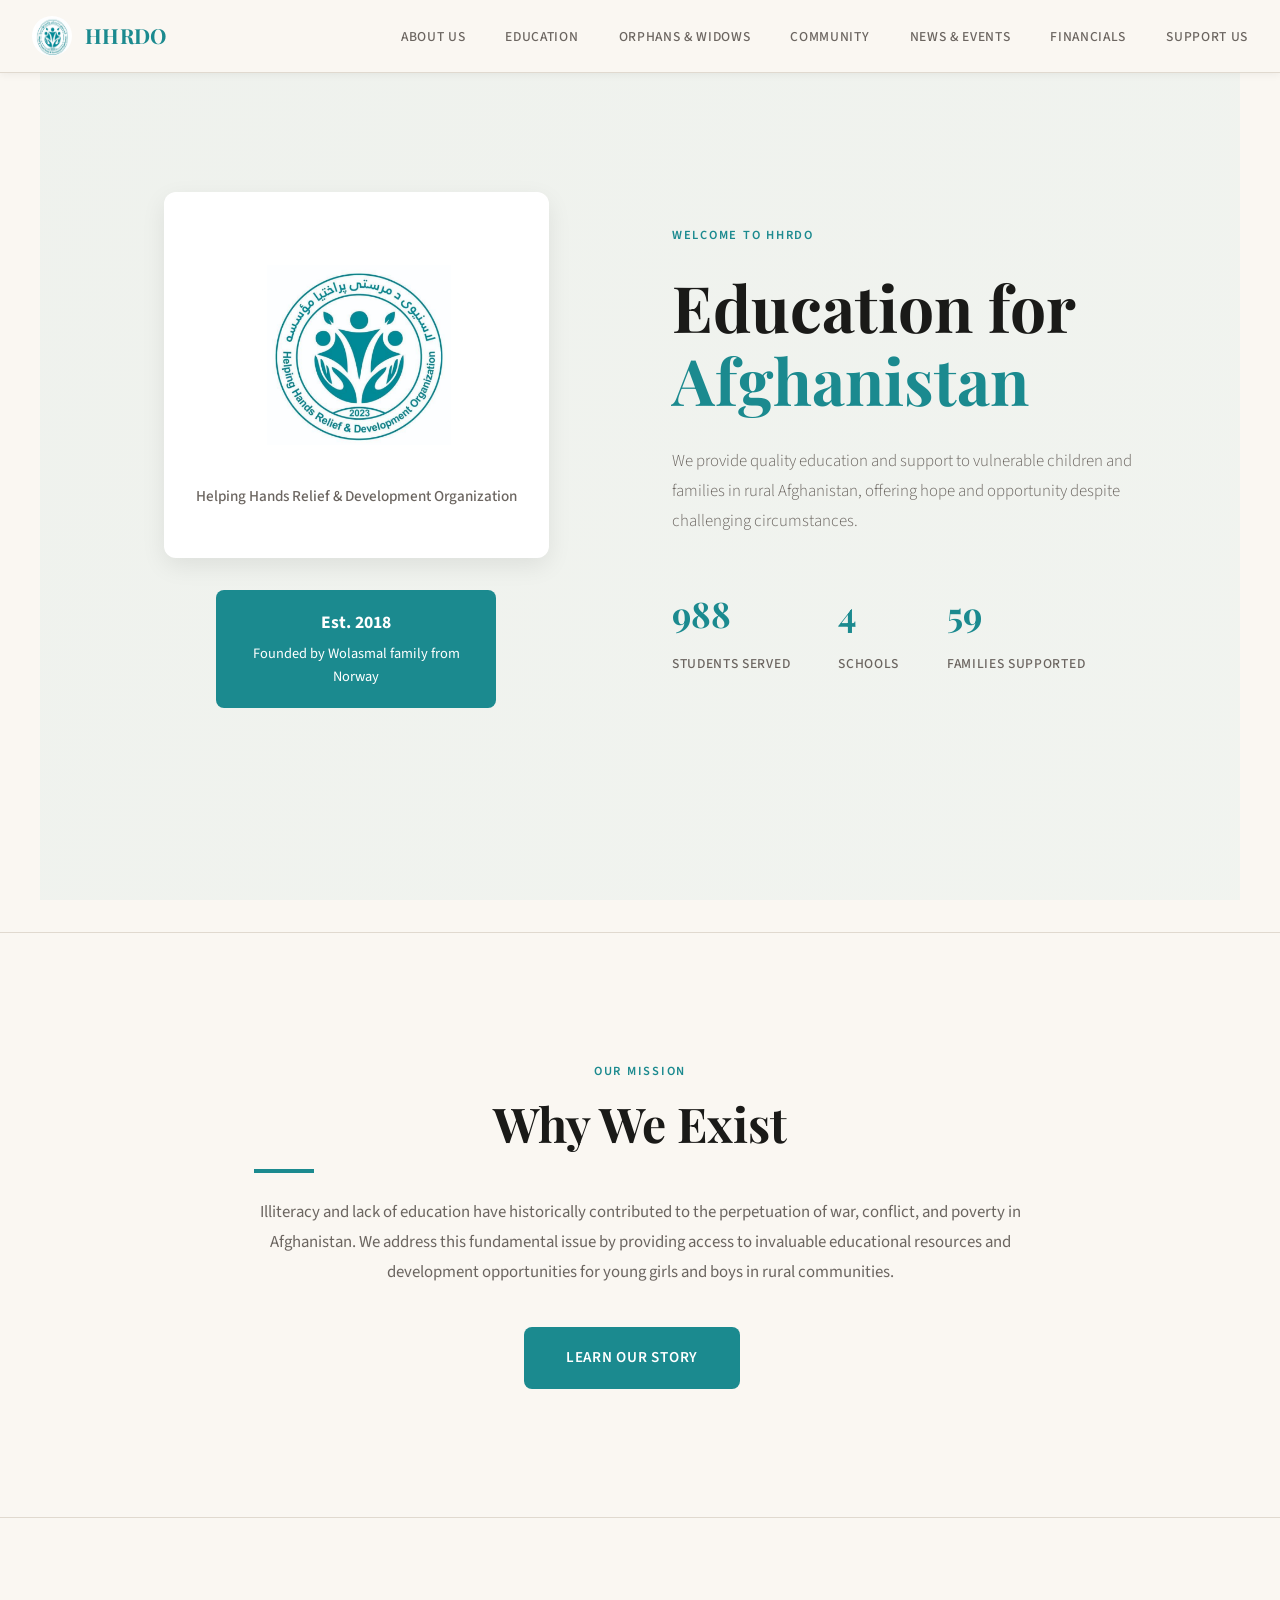
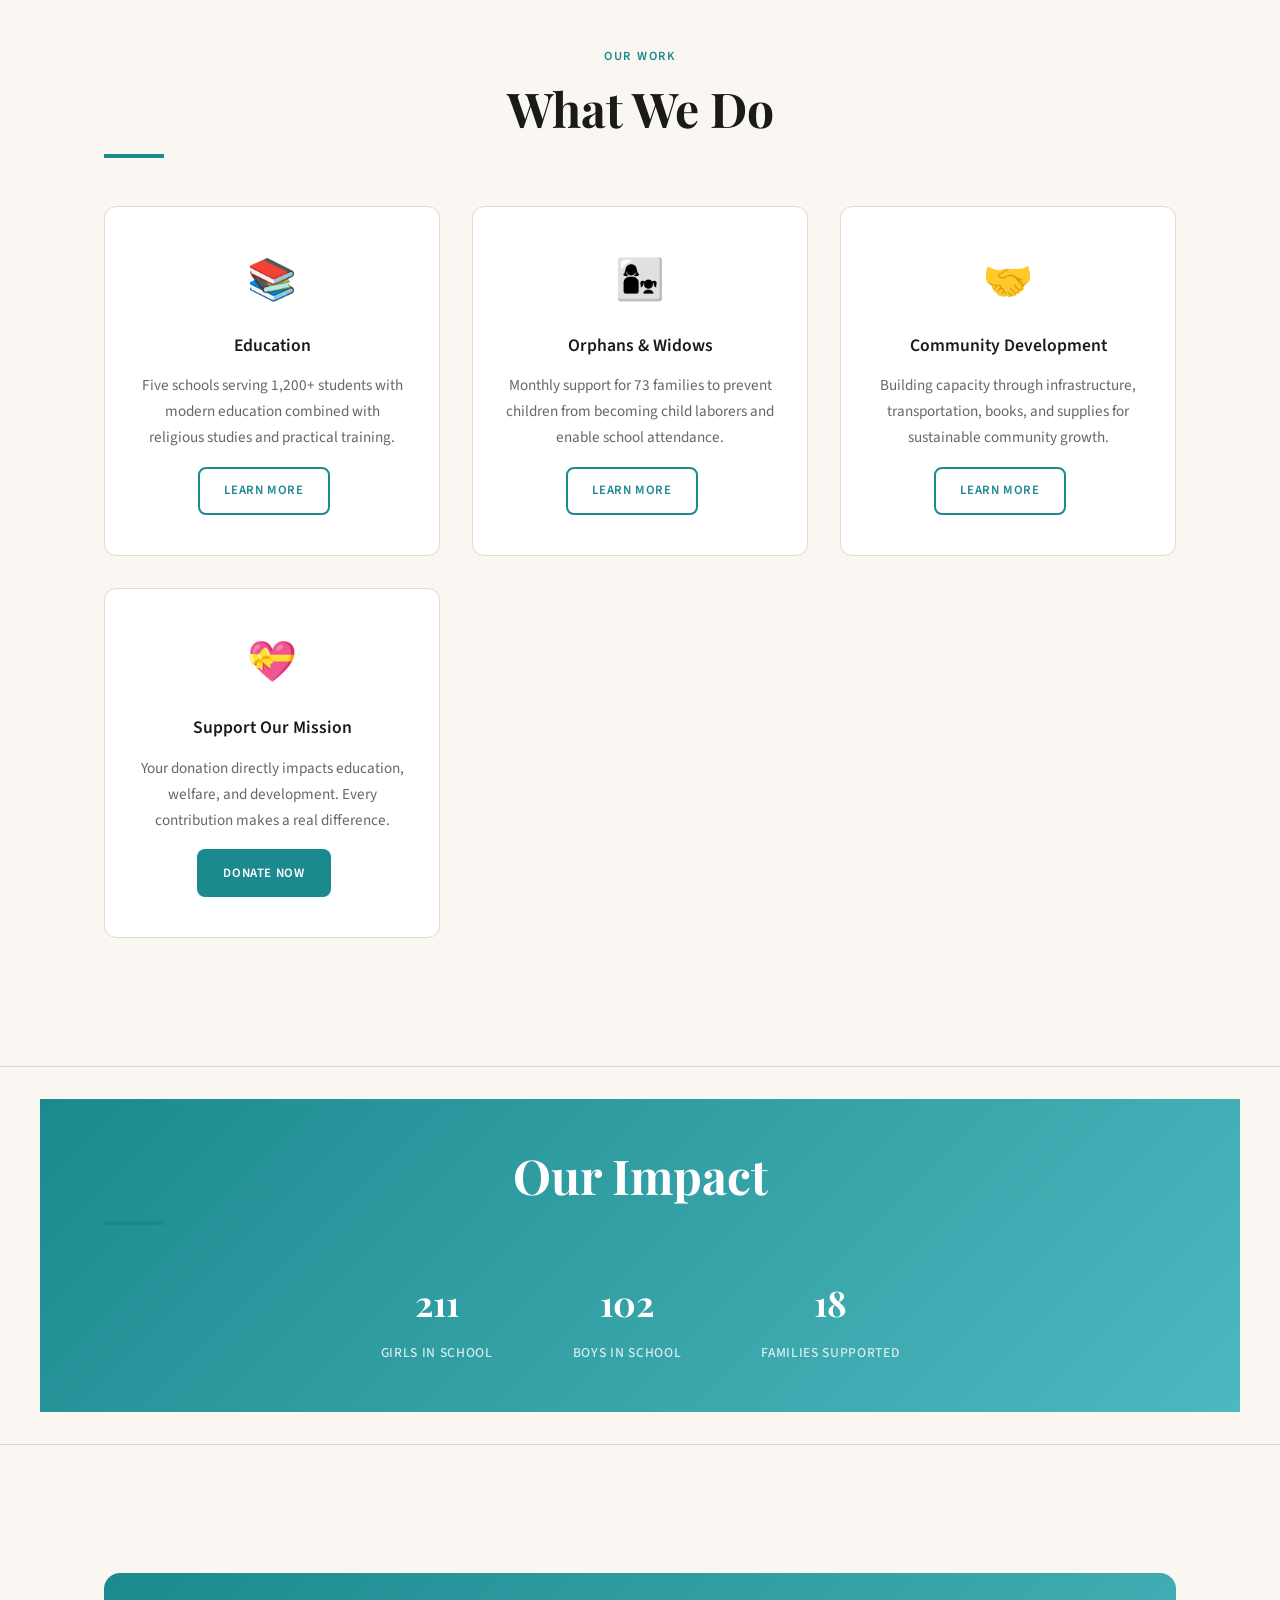
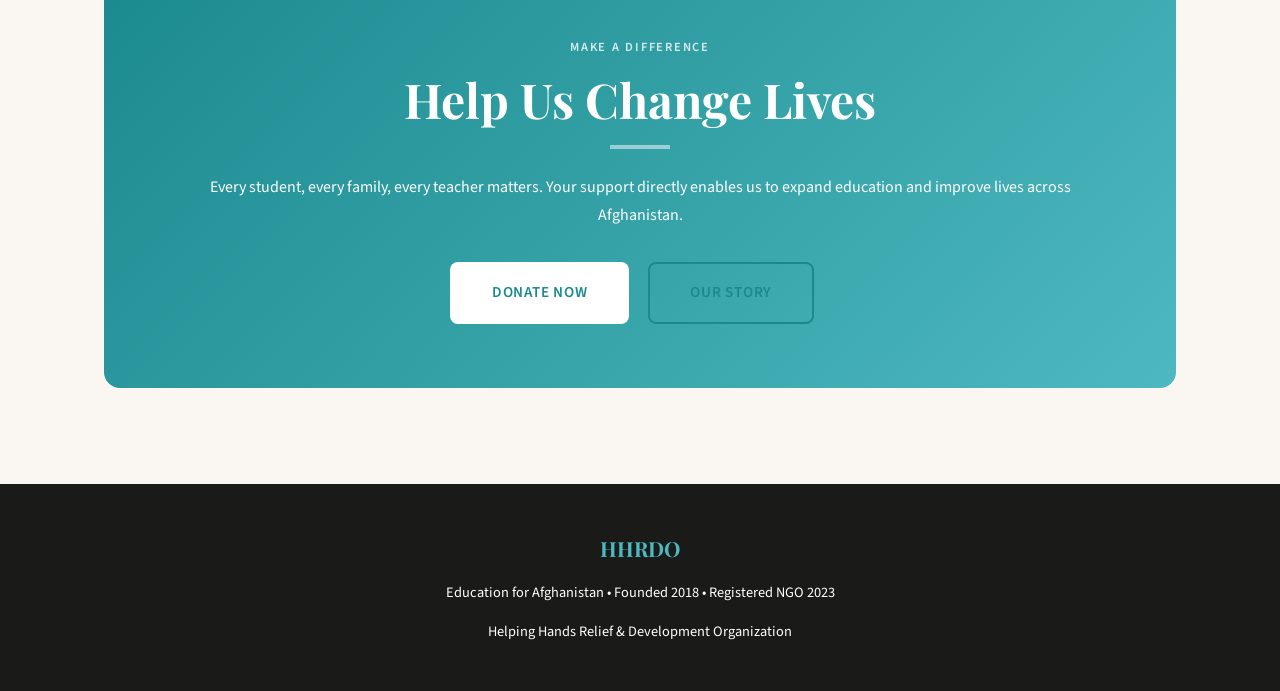
==== index.html @ 04d2e7b1 "Complete HHRDO website: 7 pages, responsive design, teal branding - Multi-page website with 8 HTML p" ====
<!DOCTYPE html>
<html lang="en">
<head>
  <meta charset="UTF-8">
  <meta name="viewport" content="width=device-width, initial-scale=1.0">
  <title>HHRDO - Helping Hands Relief & Development Organization</title>
  <link rel="preconnect" href="https://fonts.googleapis.com">
  <link href="https://fonts.googleapis.com/css2?family=Playfair+Display:wght@400;600;700&family=Source+Sans+3:wght@300;400;500;600&display=swap" rel="stylesheet">
  <link rel="stylesheet" href="css/style.css">
</head>
<body>

  <!-- NAVIGATION -->
  <nav>
    <a href="index.html" class="nav-logo">
      <img src="logo.png" alt="HHRDO Logo">
      <span>HHRDO</span>
    </a>
    <ul class="nav-menu">
      <li><a href="about.html">About Us</a></li>
      <li><a href="education.html">Education</a></li>
      <li><a href="orphans.html">Orphans & Widows</a></li>
      <li><a href="community.html">Community</a></li>
      <li><a href="news.html">News & Events</a></li>
      <li><a href="financials.html">Financials</a></li>
      <li><a href="support.html">Support Us</a></li>
    </ul>
    <button class="hamburger">
      <span></span>
      <span></span>
      <span></span>
    </button>
  </nav>

  <!-- HERO -->
  <section class="hero" style="padding-top: 80px;">
    <div class="hero-text">
      <p class="hero-eyebrow">Welcome to HHRDO</p>
      <h1 class="hero-title">Education for <span>Afghanistan</span></h1>
      <p class="hero-desc">We provide quality education and support to vulnerable children and families in rural Afghanistan, offering hope and opportunity despite challenging circumstances.</p>
      <div class="hero-stats">
        <div class="stat-item">
          <span class="stat-num">1,200+</span>
          <span class="stat-label">Students Served</span>
        </div>
        <div class="stat-item">
          <span class="stat-num">5</span>
          <span class="stat-label">Schools</span>
        </div>
        <div class="stat-item">
          <span class="stat-num">73</span>
          <span class="stat-label">Families Supported</span>
        </div>
      </div>
    </div>
    <div class="hero-image">
      <div class="hero-placeholder">
        <div class="logo-display">
          <img src="logo.png" alt="HHRDO Logo">
        </div>
        <p>Helping Hands Relief & Development Organization</p>
      </div>
      <div class="hero-badge">
        <strong>Est. 2018</strong>
        Founded by Wolasmal family from Norway
      </div>
    </div>
  </section>

  <hr class="divider">

  <!-- MISSION PREVIEW -->
  <section style="display: block; padding: 6rem 4rem; text-align: center; max-width: 900px; margin: 0 auto;">
    <p class="section-label text-center">Our Mission</p>
    <h2 class="section-title text-center">Why We Exist</h2>
    <p class="section-body text-center" style="font-size: 1.05rem; margin-bottom: 2rem;">
      Illiteracy and lack of education have historically contributed to the perpetuation of war, conflict, and poverty in Afghanistan. We address this fundamental issue by providing access to invaluable educational resources and development opportunities for young girls and boys in rural communities.
    </p>
    <a href="about.html" class="btn-primary">Learn Our Story</a>
  </section>

  <hr class="divider">

  <!-- PROGRAMS -->
  <section style="display: block; padding: 6rem 4rem; max-width: 1200px; margin: 0 auto;">
    <div style="text-align: center; margin-bottom: 3rem;">
      <p class="section-label text-center">Our Work</p>
      <h2 class="section-title text-center">What We Do</h2>
    </div>
    <div class="impact-grid">
      <div class="impact-card">
        <div class="impact-icon">📚</div>
        <div class="impact-title">Education</div>
        <p class="impact-text">Five schools serving 1,200+ students with modern education combined with religious studies and practical training.</p>
        <a href="education.html" class="btn-secondary" style="font-size: 0.8rem; padding: 0.7rem 1.5rem; margin-top: 1rem; display: inline-block;">Learn More</a>
      </div>
      <div class="impact-card">
        <div class="impact-icon">👩‍👧</div>
        <div class="impact-title">Orphans & Widows</div>
        <p class="impact-text">Monthly support for 73 families to prevent children from becoming child laborers and enable school attendance.</p>
        <a href="orphans.html" class="btn-secondary" style="font-size: 0.8rem; padding: 0.7rem 1.5rem; margin-top: 1rem; display: inline-block;">Learn More</a>
      </div>
      <div class="impact-card">
        <div class="impact-icon">🤝</div>
        <div class="impact-title">Community Development</div>
        <p class="impact-text">Building capacity through infrastructure, transportation, books, and supplies for sustainable community growth.</p>
        <a href="community.html" class="btn-secondary" style="font-size: 0.8rem; padding: 0.7rem 1.5rem; margin-top: 1rem; display: inline-block;">Learn More</a>
      </div>
      <div class="impact-card">
        <div class="impact-icon">💝</div>
        <div class="impact-title">Support Our Mission</div>
        <p class="impact-text">Your donation directly impacts education, welfare, and development. Every contribution makes a real difference.</p>
        <a href="support.html" class="btn-primary" style="font-size: 0.8rem; padding: 0.7rem 1.5rem; margin-top: 1rem; display: inline-block;">Donate Now</a>
      </div>
    </div>
  </section>

  <hr class="divider">

  <!-- IMPACT STRIP -->
  <section style="display: block; background: linear-gradient(135deg, #1b8a8f, #4db8bf); color: white; padding: 3rem 4rem; text-align: center;">
    <div style="max-width: 1200px; margin: 0 auto;">
      <h2 class="section-title text-center" style="color: white; margin-bottom: 3rem;">Our Impact</h2>
      <div class="hero-stats" style="justify-content: center; gap: 5rem;">
        <div class="stat-item">
          <span class="stat-num" style="color: white;">800+</span>
          <span class="stat-label" style="color: rgba(255,255,255,0.8);">Girls in School</span>
        </div>
        <div class="stat-item">
          <span class="stat-num" style="color: white;">400+</span>
          <span class="stat-label" style="color: rgba(255,255,255,0.8);">Boys in School</span>
        </div>
        <div class="stat-item">
          <span class="stat-num" style="color: white;">73</span>
          <span class="stat-label" style="color: rgba(255,255,255,0.8);">Families Supported</span>
        </div>
      </div>
    </div>
  </section>

  <hr class="divider">

  <!-- CTA -->
  <section style="display: block; padding: 6rem 4rem; max-width: 1200px; margin: 0 auto;">
    <div id="cta">
      <p class="section-label">Make a Difference</p>
      <h2 class="section-title">Help Us Change Lives</h2>
      <p class="section-body">Every student, every family, every teacher matters. Your support directly enables us to expand education and improve lives across Afghanistan.</p>
      <a href="support.html" class="btn-primary">Donate Now</a>
      <a href="about.html" class="btn-secondary">Our Story</a>
    </div>
  </section>

  <!-- FOOTER -->
  <footer>
    <span class="footer-logo">HHRDO</span>
    <span>Education for Afghanistan • Founded 2018 • Registered NGO 2023</span>
    <span>Helping Hands Relief & Development Organization</span>
  </footer>

  <script src="js/main.js"></script>

</body>
</html>
---- css/style.css ----
*, *::before, *::after {
  box-sizing: border-box;
  margin: 0;
  padding: 0;
}

:root {
  --teal: #1b8a8f;
  --light-teal: #4db8bf;
  --cream: #faf7f2;
  --sand: #f5f0e8;
  --ink: #1a1a18;
  --muted: #6b6560;
  --line: #e0d9cf;
}

html {
  scroll-behavior: smooth;
}

body {
  font-family: 'Source Sans 3', sans-serif;
  background: var(--cream);
  color: var(--ink);
  font-size: 17px;
  line-height: 1.7;
}

/* ════════════════════════════════════════ NAV ════════════════════════════════════════ */
nav {
  position: fixed;
  top: 0;
  left: 0;
  right: 0;
  z-index: 100;
  display: flex;
  justify-content: space-between;
  align-items: center;
  padding: 1rem 2rem;
  background: rgba(250, 247, 242, 0.98);
  backdrop-filter: blur(8px);
  border-bottom: 1px solid var(--line);
  box-shadow: 0 2px 8px rgba(0, 0, 0, 0.05);
}

.nav-logo {
  display: flex;
  align-items: center;
  gap: 0.8rem;
  font-family: 'Playfair Display', serif;
  font-size: 1.3rem;
  font-weight: 700;
  letter-spacing: 0.02em;
  color: var(--teal);
  text-decoration: none;
}

.nav-logo img {
  width: 40px;
  height: 40px;
  border-radius: 50%;
}

.nav-menu {
  display: flex;
  gap: 2.5rem;
  list-style: none;
  align-items: center;
}

.nav-menu a {
  font-size: 0.85rem;
  font-weight: 500;
  letter-spacing: 0.05em;
  text-transform: uppercase;
  color: var(--muted);
  text-decoration: none;
  transition: color 0.3s ease;
  position: relative;
}

.nav-menu a:hover,
.nav-menu a.active {
  color: var(--teal);
}

.nav-menu a::after {
  content: '';
  position: absolute;
  bottom: -4px;
  left: 0;
  width: 0;
  height: 2px;
  background: var(--teal);
  transition: width 0.3s ease;
}

.nav-menu a:hover::after,
.nav-menu a.active::after {
  width: 100%;
}

.hamburger {
  display: none;
  flex-direction: column;
  gap: 6px;
  cursor: pointer;
  background: none;
  border: none;
}

.hamburger span {
  width: 24px;
  height: 2px;
  background: var(--ink);
  transition: all 0.3s ease;
}

.hamburger.active span:nth-child(1) {
  transform: rotate(45deg) translate(10px, 10px);
}

.hamburger.active span:nth-child(2) {
  opacity: 0;
}

.hamburger.active span:nth-child(3) {
  transform: rotate(-45deg) translate(7px, -7px);
}

/* ════════════════════════════════════════ HERO ════════════════════════════════════════ */
.hero {
  min-height: 100vh;
  display: grid;
  grid-template-columns: 1fr 1fr;
  padding-top: 80px;
  background: linear-gradient(135deg, rgba(27, 138, 143, 0.05) 0%, rgba(77, 184, 191, 0.05) 100%);
  align-items: center;
  gap: 4rem;
  padding: 80px 4rem;
}

.hero-text {
  display: flex;
  flex-direction: column;
  justify-content: center;
  animation: fadeUp 0.8s ease both;
}

.hero-eyebrow {
  font-size: 0.78rem;
  font-weight: 600;
  letter-spacing: 0.14em;
  text-transform: uppercase;
  color: var(--teal);
  margin-bottom: 1.5rem;
}

.hero-title {
  font-family: 'Playfair Display', serif;
  font-size: clamp(2.4rem, 5vw, 4rem);
  line-height: 1.15;
  font-weight: 700;
  margin-bottom: 1.8rem;
  color: var(--ink);
}

.hero-title span {
  color: var(--teal);
}

.hero-desc {
  font-size: 1.05rem;
  color: var(--muted);
  max-width: 550px;
  margin-bottom: 3rem;
  font-weight: 300;
  line-height: 1.8;
}

.hero-stats {
  display: flex;
  gap: 3rem;
  flex-wrap: wrap;
}

.stat-item {
  display: flex;
  flex-direction: column;
  gap: 0.5rem;
}

.stat-num {
  font-size: 2.2rem;
  font-weight: 700;
  color: var(--teal);
  font-family: 'Playfair Display', serif;
}

.stat-label {
  font-size: 0.85rem;
  font-weight: 500;
  text-transform: uppercase;
  letter-spacing: 0.05em;
  color: var(--muted);
}

.hero-image {
  display: flex;
  flex-direction: column;
  align-items: center;
  justify-content: center;
  gap: 2rem;
  position: relative;
}

.hero-placeholder {
  background: white;
  border-radius: 12px;
  padding: 3rem 2rem;
  text-align: center;
  box-shadow: 0 8px 24px rgba(0, 0, 0, 0.08);
  display: flex;
  flex-direction: column;
  align-items: center;
  gap: 1.5rem;
  animation: slideUp 0.8s ease both 0.2s;
}

.logo-display {
  width: 220px;
  height: 220px;
  display: flex;
  align-items: center;
  justify-content: center;
}

.logo-display img {
  width: 100%;
  height: 100%;
  object-fit: contain;
}

.hero-placeholder p {
  color: var(--muted);
  font-size: 0.95rem;
  font-weight: 500;
}

.hero-badge {
  background: var(--teal);
  color: white;
  padding: 1.2rem 1.8rem;
  border-radius: 8px;
  text-align: center;
  font-size: 0.9rem;
  line-height: 1.6;
  max-width: 280px;
  animation: slideUp 0.8s ease both 0.4s;
}

.hero-badge strong {
  display: block;
  font-size: 1.1rem;
  margin-bottom: 0.3rem;
}

/* ════════════════════════════════════════ SECTIONS ════════════════════════════════════════ */
section {
  padding: 6rem 4rem;
  max-width: 1200px;
  margin: 0 auto;
  display: grid;
  grid-template-columns: 1fr 1fr;
  gap: 4rem;
  align-items: start;
}

section:nth-child(odd) {
  grid-template-columns: 1fr 1fr;
}

section:nth-child(even) {
  grid-template-columns: 1fr 1fr;
  direction: rtl;
}

section:nth-child(even) > * {
  direction: ltr;
}

.section-label {
  font-size: 0.78rem;
  font-weight: 600;
  letter-spacing: 0.14em;
  text-transform: uppercase;
  color: var(--teal);
  margin-bottom: 0.8rem;
}

.section-title {
  font-family: 'Playfair Display', serif;
  font-size: clamp(2rem, 4vw, 3rem);
  font-weight: 700;
  line-height: 1.2;
  margin-bottom: 1.5rem;
  color: var(--ink);
}

.section-title::after {
  content: '';
  display: block;
  width: 60px;
  height: 4px;
  background: var(--teal);
  margin-top: 1rem;
}

.section-body {
  font-size: 1rem;
  color: var(--muted);
  line-height: 1.8;
  margin-bottom: 1.5rem;
}

.section-body li {
  margin-left: 1.5rem;
  margin-bottom: 0.8rem;
}

/* ════════════════════════════════════════ CARDS ════════════════════════════════════════ */
.impact-grid {
  display: grid;
  grid-template-columns: repeat(auto-fit, minmax(280px, 1fr));
  gap: 2rem;
  margin-top: 3rem;
}

.impact-card {
  background: white;
  border-radius: 12px;
  padding: 2.5rem 2rem;
  text-align: center;
  border: 1px solid var(--line);
  transition: all 0.3s ease;
}

.impact-card:hover {
  transform: translateY(-8px);
  box-shadow: 0 12px 32px rgba(0, 0, 0, 0.12);
  border-color: var(--teal);
}

.impact-icon {
  font-size: 2.5rem;
  margin-bottom: 1rem;
  display: block;
}

.impact-number {
  font-size: 2.8rem;
  font-weight: 700;
  color: var(--teal);
  font-family: 'Playfair Display', serif;
  margin-bottom: 0.5rem;
}

.impact-title {
  font-size: 1.1rem;
  font-weight: 600;
  color: var(--ink);
  margin-bottom: 0.8rem;
}

.impact-text {
  font-size: 0.95rem;
  color: var(--muted);
  line-height: 1.7;
}

/* ════════════════════════════════════════ GALLERY ════════════════════════════════════════ */
.gallery-grid {
  display: grid;
  grid-template-columns: repeat(auto-fit, minmax(200px, 1fr));
  gap: 1.5rem;
  margin-top: 2rem;
}

.gallery-item {
  aspect-ratio: 1;
  background: linear-gradient(135deg, var(--light-teal), var(--teal));
  border-radius: 12px;
  display: flex;
  align-items: flex-end;
  justify-content: center;
  padding: 1.5rem;
  color: white;
  text-align: center;
  font-weight: 600;
  box-shadow: 0 4px 16px rgba(27, 138, 143, 0.15);
  transition: transform 0.3s ease;
  min-height: 220px;
}

.gallery-item.tall {
  grid-column: span 1;
  grid-row: span 2;
}

.gallery-item:hover {
  transform: scale(1.05);
}

/* ════════════════════════════════════════ BUTTONS ════════════════════════════════════════ */
.btn-primary,
.btn-secondary {
  display: inline-block;
  padding: 1rem 2.5rem;
  border-radius: 8px;
  font-size: 0.95rem;
  font-weight: 600;
  letter-spacing: 0.05em;
  text-transform: uppercase;
  text-decoration: none;
  transition: all 0.3s ease;
  border: 2px solid transparent;
  cursor: pointer;
  margin-right: 1rem;
  margin-top: 0.5rem;
}

.btn-primary {
  background: var(--teal);
  color: white;
}

.btn-primary:hover {
  background: #145558;
  transform: translateY(-2px);
  box-shadow: 0 8px 20px rgba(27, 138, 143, 0.3);
}

.btn-secondary {
  background: transparent;
  color: var(--teal);
  border-color: var(--teal);
}

.btn-secondary:hover {
  background: var(--teal);
  color: white;
}

/* ════════════════════════════════════════ CTA SECTION ════════════════════════════════════════ */
#cta {
  background: linear-gradient(135deg, var(--teal), var(--light-teal));
  color: white;
  padding: 4rem;
  border-radius: 16px;
  text-align: center;
  grid-column: 1 / -1;
}

#cta .section-label {
  color: rgba(255, 255, 255, 0.8);
}

#cta .section-title,
#cta .section-body {
  color: white;
}

#cta .section-title::after {
  background: rgba(255, 255, 255, 0.5);
  margin-left: auto;
  margin-right: auto;
}

#cta .btn-primary {
  background: white;
  color: var(--teal);
}

#cta .btn-primary:hover {
  background: var(--cream);
}

/* ════════════════════════════════════════ TABLE ════════════════════════════════════════ */
table {
  width: 100%;
  border-collapse: collapse;
  margin: 2rem 0;
  background: white;
  border-radius: 8px;
  overflow: hidden;
  box-shadow: 0 2px 8px rgba(0, 0, 0, 0.05);
}

thead {
  background: var(--teal);
  color: white;
}

th, td {
  padding: 1rem 1.5rem;
  text-align: left;
  border-bottom: 1px solid var(--line);
  font-size: 0.95rem;
}

thead th {
  font-weight: 600;
  border: none;
}

tbody tr:hover {
  background: var(--sand);
}

tbody tr:last-child td {
  border-bottom: none;
}

/* ════════════════════════════════════════ CHARTS ════════════════════════════════════════ */
.chart-container {
  background: white;
  padding: 2rem;
  border-radius: 12px;
  box-shadow: 0 2px 8px rgba(0, 0, 0, 0.05);
  margin: 2rem 0;
}

.pie-chart {
  width: 200px;
  height: 200px;
  border-radius: 50%;
  background: conic-gradient(
    var(--teal) 0deg 244.8deg,
    var(--light-teal) 244.8deg 366deg,
    #7cb8c3 366deg 427.2deg,
    #d4a574 427.2deg 360deg
  );
  margin: 2rem auto;
  box-shadow: 0 4px 12px rgba(0, 0, 0, 0.1);
}

.chart-legend {
  display: grid;
  grid-template-columns: repeat(auto-fit, minmax(150px, 1fr));
  gap: 1.5rem;
  margin-top: 2rem;
  font-size: 0.9rem;
}

.legend-item {
  display: flex;
  align-items: center;
  gap: 0.8rem;
}

.legend-color {
  width: 24px;
  height: 24px;
  border-radius: 4px;
}

/* ════════════════════════════════════════ FOOTER ════════════════════════════════════════ */
footer {
  background: var(--ink);
  color: white;
  padding: 3rem 2rem;
  text-align: center;
  display: flex;
  flex-direction: column;
  gap: 1rem;
  font-size: 0.9rem;
  line-height: 1.6;
}

.footer-logo {
  font-family: 'Playfair Display', serif;
  font-size: 1.3rem;
  font-weight: 700;
  color: var(--light-teal);
}

/* ════════════════════════════════════════ DIVIDER ════════════════════════════════════════ */
.divider {
  border: none;
  height: 1px;
  background: var(--line);
  margin: 2rem 0;
}

/* ════════════════════════════════════════ UTILITY ════════════════════════════════════════ */
.text-center {
  text-align: center;
}

.mt-3 {
  margin-top: 3rem;
}

/* ════════════════════════════════════════ ANIMATIONS ════════════════════════════════════════ */
@keyframes fadeUp {
  from {
    opacity: 0;
    transform: translateY(30px);
  }
  to {
    opacity: 1;
    transform: translateY(0);
  }
}

@keyframes slideUp {
  from {
    opacity: 0;
    transform: translateY(20px);
  }
  to {
    opacity: 1;
    transform: translateY(0);
  }
}

/* ════════════════════════════════════════ RESPONSIVE ════════════════════════════════════════ */
@media (max-width: 768px) {
  nav {
    padding: 1rem;
  }

  .nav-menu {
    position: absolute;
    top: 60px;
    left: 0;
    right: 0;
    flex-direction: column;
    gap: 0;
    background: white;
    border-bottom: 1px solid var(--line);
    max-height: 0;
    overflow: hidden;
    transition: max-height 0.3s ease;
    z-index: 99;
  }

  .nav-menu.active {
    max-height: 500px;
    padding: 1rem 0;
  }

  .nav-menu a {
    display: block;
    padding: 1rem 2rem;
    border-bottom: 1px solid var(--line);
  }

  .hamburger {
    display: flex;
  }

  .hero {
    grid-template-columns: 1fr;
    padding: 80px 1.5rem;
    gap: 2rem;
  }

  section {
    grid-template-columns: 1fr;
    gap: 2rem;
    padding: 3rem 1.5rem;
  }

  section:nth-child(even) {
    direction: ltr;
  }

  .section-title {
    font-size: 1.8rem;
  }

  .hero-stats {
    gap: 1.5rem;
  }

  .impact-grid {
    grid-template-columns: 1fr;
  }

  .gallery-grid {
    grid-template-columns: repeat(2, 1fr);
  }

  .gallery-item.tall {
    grid-column: span 1;
    grid-row: span 1;
  }

  table {
    font-size: 0.85rem;
  }

  th, td {
    padding: 0.8rem;
  }

  #cta {
    padding: 2rem;
  }
}

@media (max-width: 480px) {
  .hero {
    padding: 80px 1rem;
  }

  section {
    padding: 2rem 1rem;
  }

  .hero-title {
    font-size: 1.8rem;
  }

  .hero-stats {
    flex-direction: column;
    gap: 1.5rem;
  }

  .stat-num {
    font-size: 1.8rem;
  }

  .btn-primary,
  .btn-secondary {
    display: block;
    width: 100%;
    text-align: center;
    margin: 0.5rem 0;
  }

  .gallery-grid {
    grid-template-columns: 1fr;
  }

  .hero-placeholder {
    padding: 2rem 1rem;
  }
}
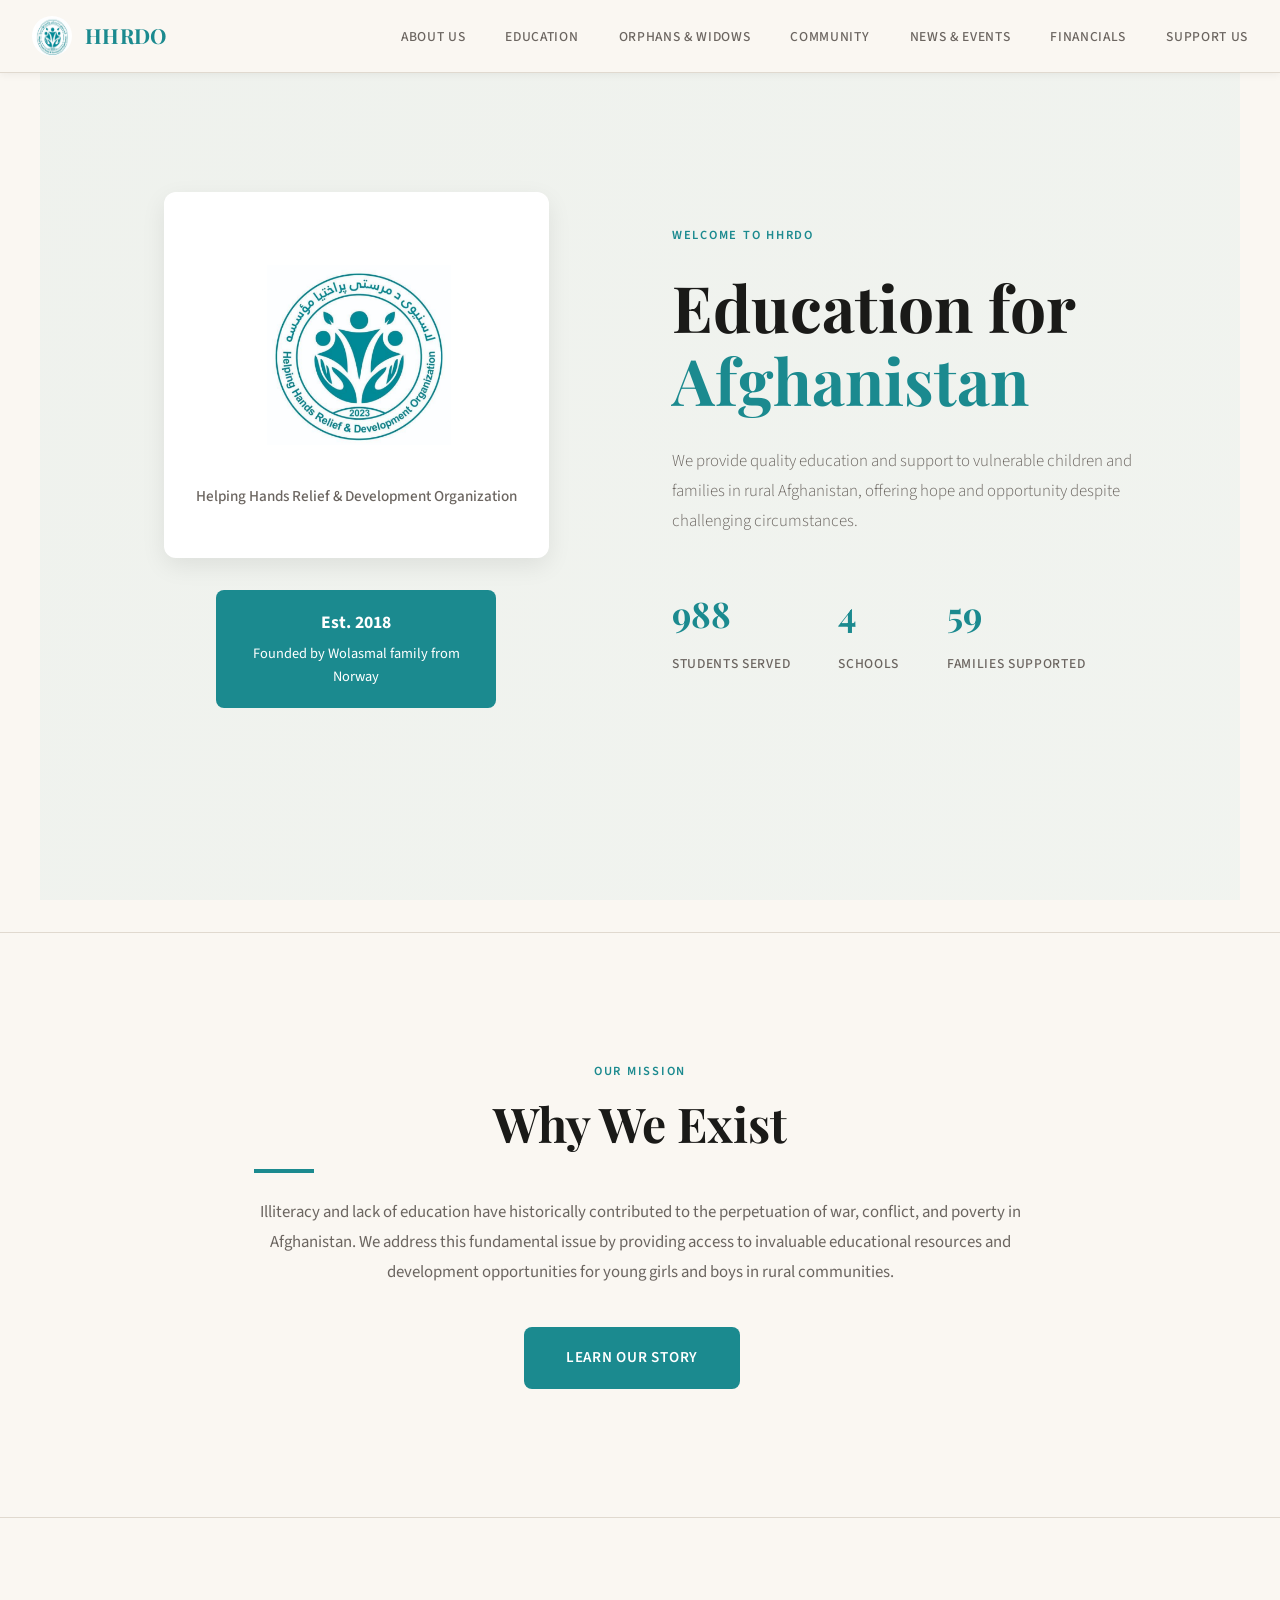
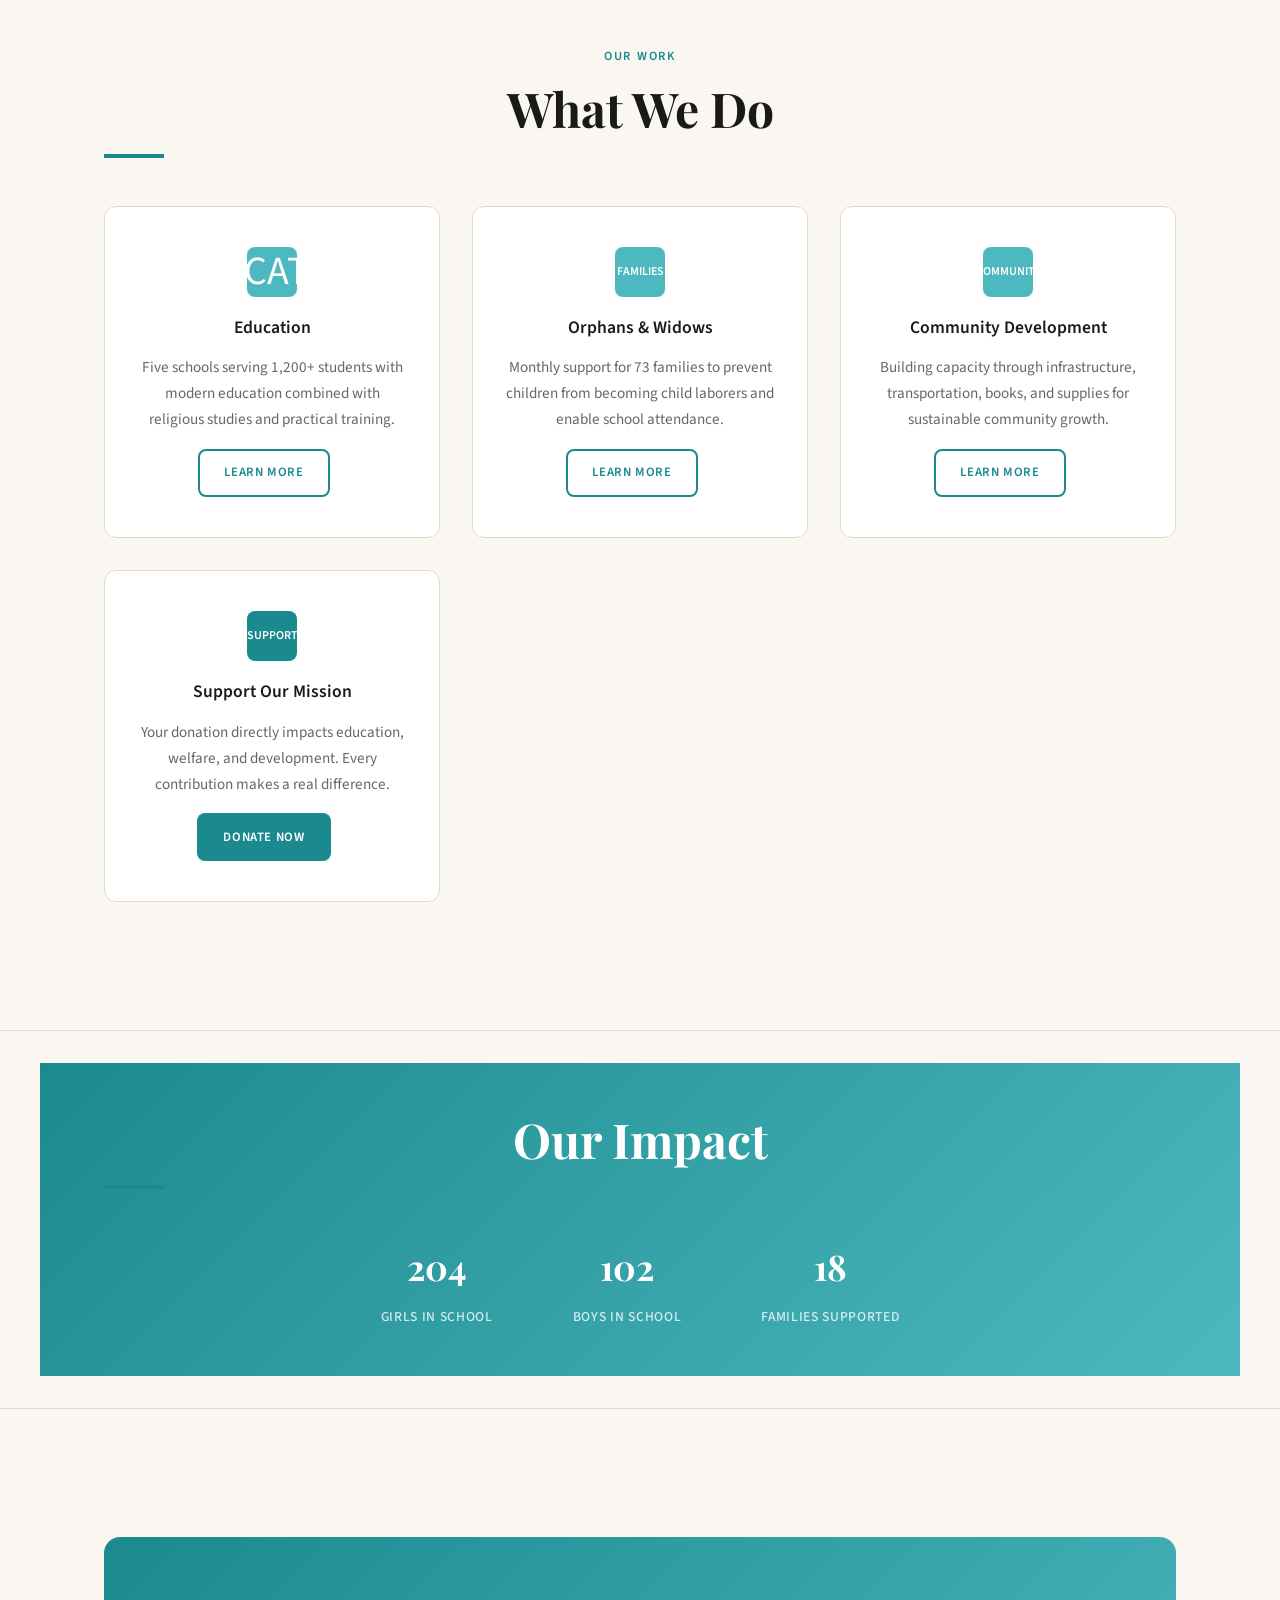
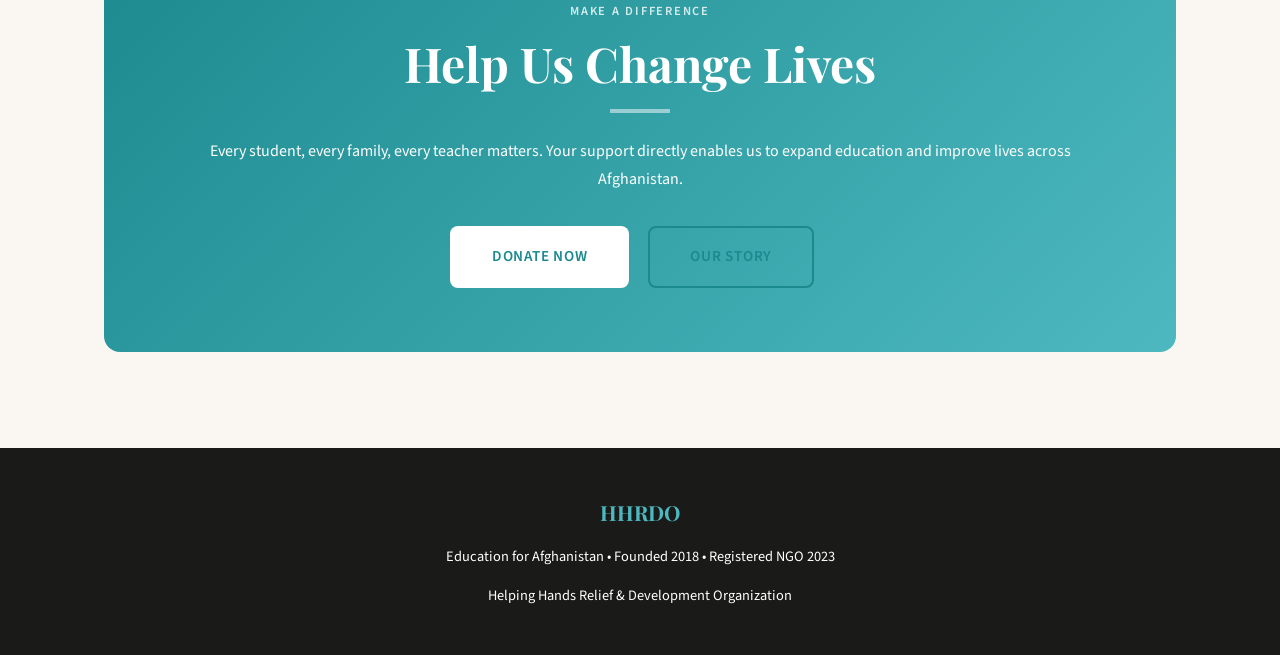
==== commit 3bbeaea9: "Remove emojis and fix ecosystem chart alignment - Replaced all emojis with styled text badges (EDUCA" ====
--- a/index.html
+++ b/index.html
@@ -89,25 +89,25 @@
     </div>
     <div class="impact-grid">
       <div class="impact-card">
-        <div class="impact-icon">📚</div>
+        <div class="impact-icon" style="background: var(--light-teal); color: white; padding: 0.8rem; border-radius: 8px; width: 50px; height: 50px; display: flex; align-items: center; justify-content: center; margin: 0 auto 1rem;">EDUCATION</div>
         <div class="impact-title">Education</div>
         <p class="impact-text">Five schools serving 1,200+ students with modern education combined with religious studies and practical training.</p>
         <a href="education.html" class="btn-secondary" style="font-size: 0.8rem; padding: 0.7rem 1.5rem; margin-top: 1rem; display: inline-block;">Learn More</a>
       </div>
       <div class="impact-card">
-        <div class="impact-icon">👩‍👧</div>
+        <div class="impact-icon" style="background: var(--light-teal); color: white; padding: 0.8rem; border-radius: 8px; width: 50px; height: 50px; display: flex; align-items: center; justify-content: center; margin: 0 auto 1rem; font-weight: 600; font-size: 0.75rem;">FAMILIES</div>
         <div class="impact-title">Orphans & Widows</div>
         <p class="impact-text">Monthly support for 73 families to prevent children from becoming child laborers and enable school attendance.</p>
         <a href="orphans.html" class="btn-secondary" style="font-size: 0.8rem; padding: 0.7rem 1.5rem; margin-top: 1rem; display: inline-block;">Learn More</a>
       </div>
       <div class="impact-card">
-        <div class="impact-icon">🤝</div>
+        <div class="impact-icon" style="background: var(--light-teal); color: white; padding: 0.8rem; border-radius: 8px; width: 50px; height: 50px; display: flex; align-items: center; justify-content: center; margin: 0 auto 1rem; font-weight: 600; font-size: 0.75rem;">COMMUNITY</div>
         <div class="impact-title">Community Development</div>
         <p class="impact-text">Building capacity through infrastructure, transportation, books, and supplies for sustainable community growth.</p>
         <a href="community.html" class="btn-secondary" style="font-size: 0.8rem; padding: 0.7rem 1.5rem; margin-top: 1rem; display: inline-block;">Learn More</a>
       </div>
       <div class="impact-card">
-        <div class="impact-icon">💝</div>
+        <div class="impact-icon" style="background: var(--teal); color: white; padding: 0.8rem; border-radius: 8px; width: 50px; height: 50px; display: flex; align-items: center; justify-content: center; margin: 0 auto 1rem; font-weight: 600; font-size: 0.75rem;">SUPPORT</div>
         <div class="impact-title">Support Our Mission</div>
         <p class="impact-text">Your donation directly impacts education, welfare, and development. Every contribution makes a real difference.</p>
         <a href="support.html" class="btn-primary" style="font-size: 0.8rem; padding: 0.7rem 1.5rem; margin-top: 1rem; display: inline-block;">Donate Now</a>
--- a/css/style.css
+++ b/css/style.css
@@ -625,9 +625,44 @@
 }
 
 /* ════════════════════════════════════════ RESPONSIVE ════════════════════════════════════════ */
+@media (max-width: 1024px) {
+  nav {
+    padding: 0.8rem 1rem;
+  }
+
+  .nav-menu {
+    gap: 1.5rem;
+  }
+
+  section {
+    grid-template-columns: 1fr;
+    padding: 4rem 2rem;
+    gap: 2.5rem;
+  }
+
+  section:nth-child(even) {
+    direction: ltr;
+  }
+
+  .hero {
+    grid-template-columns: 1fr;
+    padding: 80px 2rem 4rem;
+    gap: 2rem;
+  }
+}
+
 @media (max-width: 768px) {
   nav {
-    padding: 1rem;
+    padding: 0.8rem 1rem;
+  }
+
+  .nav-logo {
+    font-size: 1.1rem;
+  }
+
+  .nav-logo img {
+    width: 35px;
+    height: 35px;
   }
 
   .nav-menu {
@@ -646,14 +681,19 @@
   }
 
   .nav-menu.active {
-    max-height: 500px;
-    padding: 1rem 0;
+    max-height: 600px;
+    padding: 0.5rem 0;
   }
 
   .nav-menu a {
     display: block;
-    padding: 1rem 2rem;
+    padding: 0.9rem 1.5rem;
     border-bottom: 1px solid var(--line);
+    font-size: 0.8rem;
+  }
+
+  .nav-menu a::after {
+    display: none;
   }
 
   .hamburger {
@@ -662,8 +702,59 @@
 
   .hero {
     grid-template-columns: 1fr;
-    padding: 80px 1.5rem;
+    padding: 80px 1.5rem 3rem;
     gap: 2rem;
+  }
+
+  .hero-text {
+    animation: fadeUp 0.8s ease both;
+  }
+
+  .hero-title {
+    font-size: clamp(1.8rem, 4vw, 2.8rem);
+    margin-bottom: 1.2rem;
+  }
+
+  .hero-eyebrow {
+    margin-bottom: 1rem;
+  }
+
+  .hero-desc {
+    font-size: 0.95rem;
+    margin-bottom: 2rem;
+  }
+
+  .hero-stats {
+    gap: 1.2rem;
+    flex-wrap: wrap;
+  }
+
+  .stat-num {
+    font-size: 1.8rem;
+  }
+
+  .stat-label {
+    font-size: 0.75rem;
+  }
+
+  .hero-placeholder {
+    padding: 2rem 1.5rem;
+    box-shadow: 0 4px 16px rgba(0, 0, 0, 0.06);
+  }
+
+  .logo-display {
+    width: 180px;
+    height: 180px;
+  }
+
+  .hero-placeholder p {
+    font-size: 0.85rem;
+  }
+
+  .hero-badge {
+    max-width: 100%;
+    padding: 1rem 1.5rem;
+    font-size: 0.85rem;
   }
 
   section {
@@ -676,20 +767,69 @@
     direction: ltr;
   }
 
+  .section-label {
+    font-size: 0.75rem;
+    margin-bottom: 0.6rem;
+  }
+
   .section-title {
-    font-size: 1.8rem;
-  }
-
-  .hero-stats {
-    gap: 1.5rem;
+    font-size: clamp(1.4rem, 3.5vw, 2.2rem);
+    margin-bottom: 1rem;
+  }
+
+  .section-title::after {
+    width: 50px;
+    margin-top: 0.8rem;
+  }
+
+  .section-body {
+    font-size: 0.95rem;
+    margin-bottom: 1.2rem;
   }
 
   .impact-grid {
     grid-template-columns: 1fr;
+    gap: 1.5rem;
+    margin-top: 2rem;
+  }
+
+  .impact-card {
+    padding: 1.8rem 1.5rem;
+  }
+
+  .impact-card:hover {
+    transform: translateY(-4px);
+    box-shadow: 0 8px 20px rgba(0, 0, 0, 0.1);
+  }
+
+  .impact-icon {
+    font-size: 2rem;
+    margin-bottom: 0.8rem;
+  }
+
+  .impact-number {
+    font-size: 2.2rem;
+  }
+
+  .impact-title {
+    font-size: 1rem;
+    margin-bottom: 0.6rem;
+  }
+
+  .impact-text {
+    font-size: 0.9rem;
   }
 
   .gallery-grid {
     grid-template-columns: repeat(2, 1fr);
+    gap: 1rem;
+  }
+
+  .gallery-item {
+    aspect-ratio: 1;
+    min-height: 160px;
+    padding: 1rem;
+    font-size: 0.8rem;
   }
 
   .gallery-item.tall {
@@ -698,53 +838,309 @@
   }
 
   table {
-    font-size: 0.85rem;
+    font-size: 0.8rem;
+    margin: 1.5rem 0;
   }
 
   th, td {
-    padding: 0.8rem;
+    padding: 0.6rem;
+    font-size: 0.75rem;
+  }
+
+  .btn-primary,
+  .btn-secondary {
+    padding: 0.8rem 1.5rem;
+    font-size: 0.8rem;
+    margin-right: 0.5rem;
   }
 
   #cta {
-    padding: 2rem;
+    padding: 2.5rem 1.5rem;
+  }
+
+  #cta .section-title {
+    font-size: 1.6rem;
+  }
+
+  .pie-chart {
+    width: 160px;
+    height: 160px;
+    margin: 1.5rem auto;
+  }
+
+  .chart-legend {
+    gap: 1rem;
+  }
+
+  .legend-item {
+    gap: 0.6rem;
+    font-size: 0.8rem;
+  }
+
+  .legend-color {
+    width: 20px;
+    height: 20px;
+  }
+
+  footer {
+    padding: 2rem 1.5rem;
+    font-size: 0.8rem;
+  }
+
+  .footer-logo {
+    font-size: 1.1rem;
   }
 }
 
 @media (max-width: 480px) {
+  nav {
+    padding: 0.6rem 0.8rem;
+  }
+
+  .nav-logo {
+    font-size: 1rem;
+    gap: 0.5rem;
+  }
+
+  .nav-logo img {
+    width: 32px;
+    height: 32px;
+  }
+
+  .nav-menu.active {
+    max-height: 500px;
+  }
+
+  .nav-menu a {
+    padding: 0.8rem 1rem;
+    font-size: 0.75rem;
+  }
+
   .hero {
-    padding: 80px 1rem;
+    padding: 70px 1rem 2.5rem;
+    gap: 1.5rem;
+  }
+
+  .hero-title {
+    font-size: clamp(1.4rem, 5vw, 2rem);
+    margin-bottom: 1rem;
+  }
+
+  .hero-eyebrow {
+    font-size: 0.7rem;
+    margin-bottom: 0.8rem;
+  }
+
+  .hero-desc {
+    font-size: 0.9rem;
+    margin-bottom: 1.5rem;
+  }
+
+  .hero-stats {
+    gap: 1rem;
+    flex-direction: column;
+  }
+
+  .stat-item {
+    gap: 0.3rem;
+  }
+
+  .stat-num {
+    font-size: 1.6rem;
+  }
+
+  .stat-label {
+    font-size: 0.7rem;
+  }
+
+  .hero-placeholder {
+    padding: 1.5rem 1rem;
+    border-radius: 8px;
+  }
+
+  .logo-display {
+    width: 140px;
+    height: 140px;
+  }
+
+  .hero-placeholder p {
+    font-size: 0.8rem;
+    line-height: 1.4;
+  }
+
+  .hero-badge {
+    padding: 0.8rem 1rem;
+    font-size: 0.8rem;
+    max-width: 100%;
+  }
+
+  .hero-badge strong {
+    font-size: 1rem;
+    margin-bottom: 0.2rem;
   }
 
   section {
     padding: 2rem 1rem;
-  }
-
-  .hero-title {
+    gap: 1.5rem;
+  }
+
+  .section-label {
+    font-size: 0.7rem;
+    margin-bottom: 0.5rem;
+  }
+
+  .section-title {
+    font-size: clamp(1.2rem, 4vw, 1.8rem);
+    margin-bottom: 0.8rem;
+    line-height: 1.2;
+  }
+
+  .section-title::after {
+    width: 40px;
+    height: 3px;
+    margin-top: 0.6rem;
+  }
+
+  .section-body {
+    font-size: 0.9rem;
+    margin-bottom: 1rem;
+    line-height: 1.6;
+  }
+
+  .section-body li {
+    margin-left: 1rem;
+    margin-bottom: 0.6rem;
+    font-size: 0.9rem;
+  }
+
+  .impact-grid {
+    grid-template-columns: 1fr;
+    gap: 1.2rem;
+    margin-top: 1.5rem;
+  }
+
+  .impact-card {
+    padding: 1.5rem 1rem;
+    border-radius: 10px;
+  }
+
+  .impact-card:hover {
+    transform: translateY(-3px);
+  }
+
+  .impact-icon {
     font-size: 1.8rem;
-  }
-
-  .hero-stats {
-    flex-direction: column;
-    gap: 1.5rem;
-  }
-
-  .stat-num {
+    margin-bottom: 0.6rem;
+  }
+
+  .impact-number {
     font-size: 1.8rem;
+    margin-bottom: 0.4rem;
+  }
+
+  .impact-title {
+    font-size: 0.95rem;
+    margin-bottom: 0.5rem;
+    font-weight: 600;
+  }
+
+  .impact-text {
+    font-size: 0.85rem;
+    line-height: 1.5;
+  }
+
+  .gallery-grid {
+    grid-template-columns: 1fr;
+    gap: 1rem;
+  }
+
+  .gallery-item {
+    aspect-ratio: 1;
+    min-height: 150px;
+    border-radius: 8px;
+    padding: 0.8rem;
+    font-size: 0.75rem;
+  }
+
+  .gallery-item.tall {
+    grid-column: span 1;
+  }
+
+  table {
+    font-size: 0.75rem;
+    margin: 1rem 0;
+  }
+
+  thead {
+    font-size: 0.7rem;
+  }
+
+  th, td {
+    padding: 0.5rem 0.4rem;
+    font-size: 0.7rem;
   }
 
   .btn-primary,
   .btn-secondary {
     display: block;
     width: 100%;
-    text-align: center;
-    margin: 0.5rem 0;
-  }
-
-  .gallery-grid {
+    padding: 0.75rem 1rem;
+    font-size: 0.75rem;
+    margin: 0.4rem 0;
+    border-radius: 6px;
+  }
+
+  #cta {
+    padding: 2rem 1rem;
+    border-radius: 12px;
+  }
+
+  #cta .section-label {
+    font-size: 0.7rem;
+  }
+
+  #cta .section-title {
+    font-size: 1.4rem;
+    margin-bottom: 1rem;
+  }
+
+  #cta .section-body {
+    font-size: 0.9rem;
+  }
+
+  .pie-chart {
+    width: 140px;
+    height: 140px;
+    margin: 1rem auto;
+  }
+
+  .chart-legend {
     grid-template-columns: 1fr;
-  }
-
-  .hero-placeholder {
-    padding: 2rem 1rem;
-  }
-}
+    gap: 0.8rem;
+  }
+
+  .legend-item {
+    gap: 0.5rem;
+    font-size: 0.75rem;
+  }
+
+  .legend-color {
+    width: 18px;
+    height: 18px;
+    flex-shrink: 0;
+  }
+
+  footer {
+    padding: 1.5rem 1rem;
+    gap: 0.8rem;
+    font-size: 0.75rem;
+  }
+
+  .footer-logo {
+    font-size: 1rem;
+  }
+
+  .divider {
+    margin: 1.5rem 0;
+  }
+}
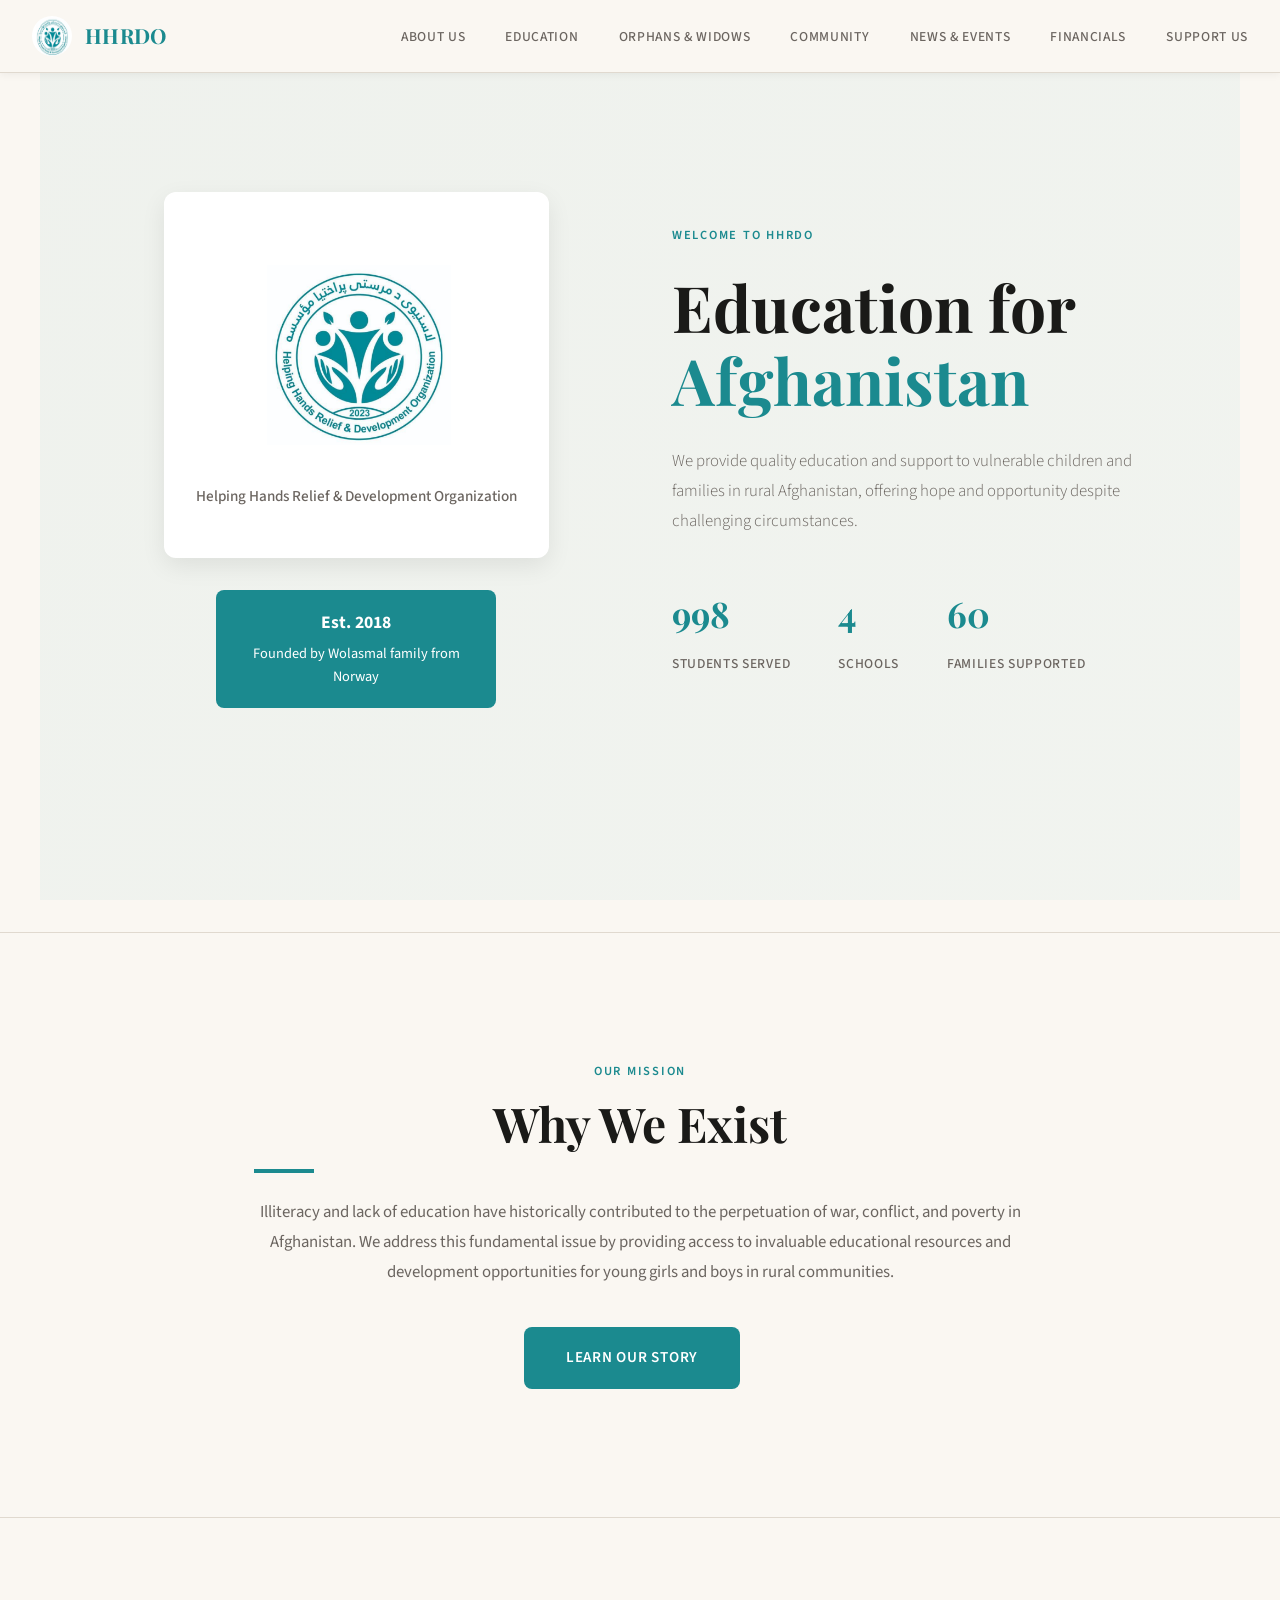
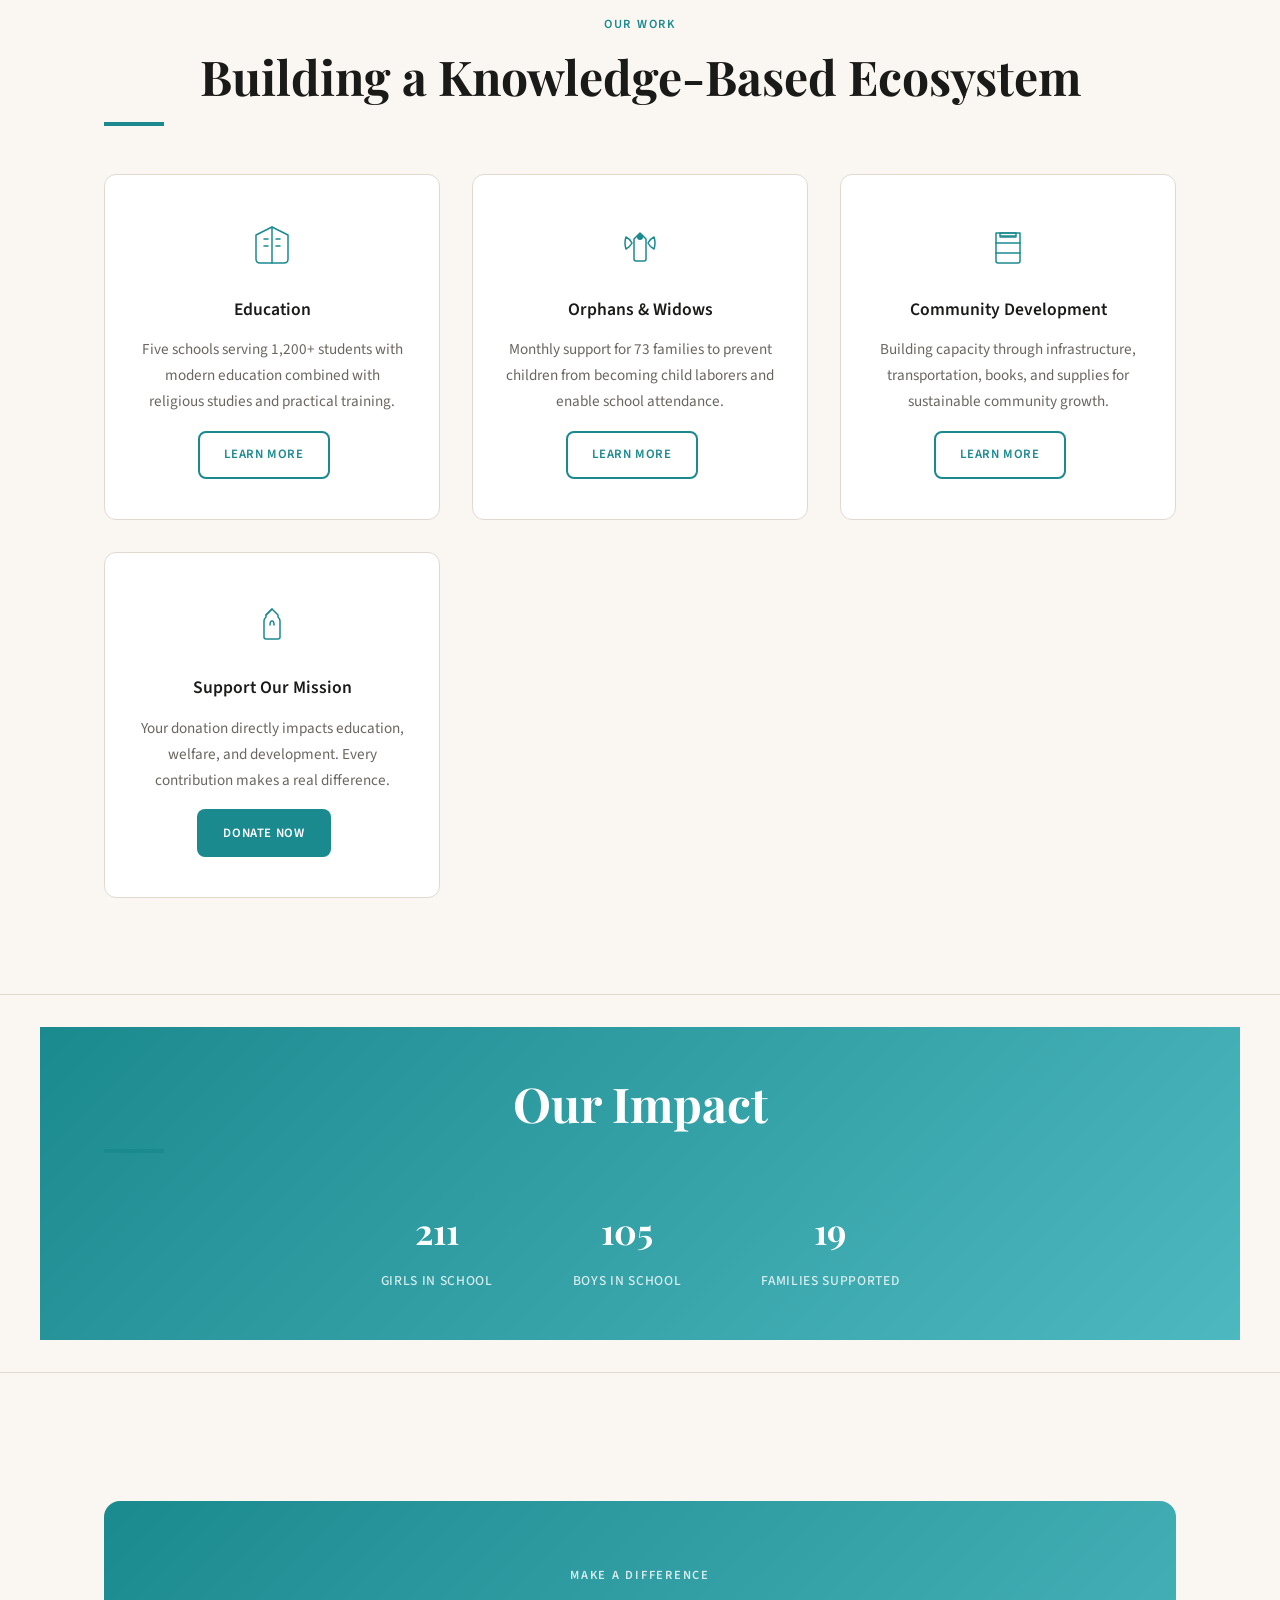
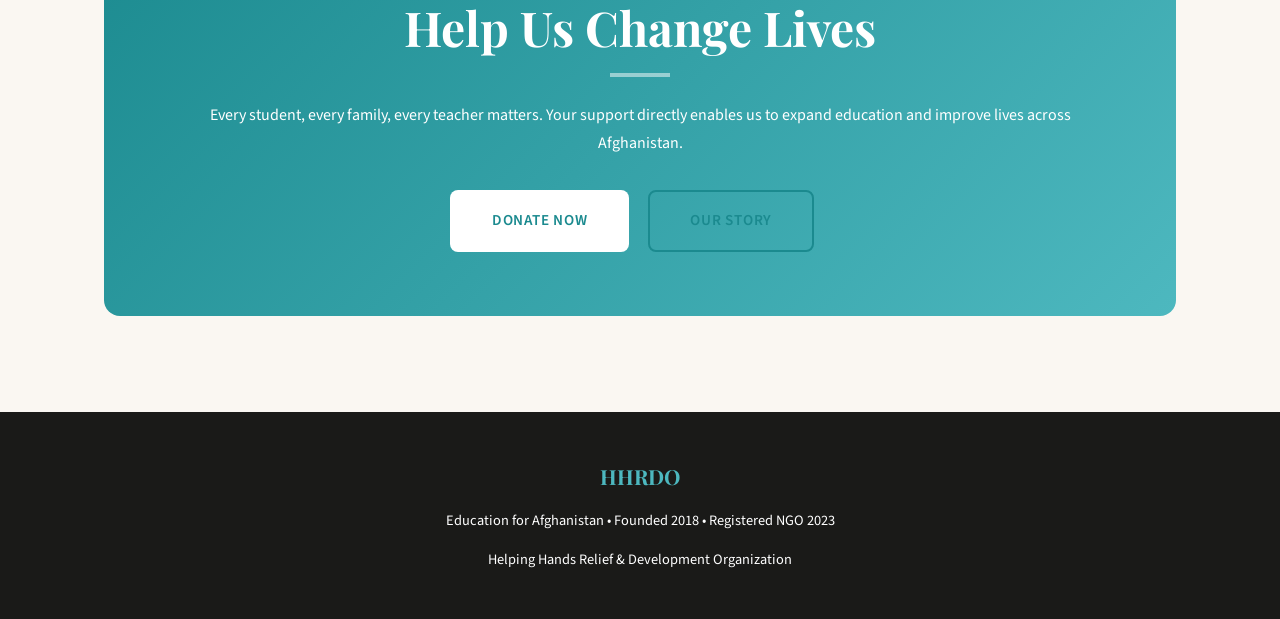
==== commit 21612ca6: "Replace text badges with professional SVG icons and update program section heading - Added minimal l" ====
--- a/index.html
+++ b/index.html
@@ -82,32 +82,54 @@
   <hr class="divider">
 
   <!-- PROGRAMS -->
-  <section style="display: block; padding: 6rem 4rem; max-width: 1200px; margin: 0 auto;">
+  <section style="display: block; padding: 4rem 4rem; max-width: 1200px; margin: 0 auto;">
     <div style="text-align: center; margin-bottom: 3rem;">
       <p class="section-label text-center">Our Work</p>
-      <h2 class="section-title text-center">What We Do</h2>
+      <h2 class="section-title text-center">Building a Knowledge-Based Ecosystem</h2>
     </div>
     <div class="impact-grid">
       <div class="impact-card">
-        <div class="impact-icon" style="background: var(--light-teal); color: white; padding: 0.8rem; border-radius: 8px; width: 50px; height: 50px; display: flex; align-items: center; justify-content: center; margin: 0 auto 1rem;">EDUCATION</div>
+        <svg viewBox="0 0 56 56" style="width: 56px; height: 56px; margin: 0 auto 1.5rem; display: block; transition: transform 0.3s ease;">
+          <path d="M 12 20 L 28 12 L 44 20 L 44 44 Q 44 48 40 48 L 16 48 Q 12 48 12 44 Z" fill="none" stroke="#1b8a8f" stroke-width="1.5" stroke-linecap="round" stroke-linejoin="round"/>
+          <path d="M 28 12 L 28 48" stroke="#1b8a8f" stroke-width="1.5" stroke-linecap="round"/>
+          <path d="M 20 24 L 24 24" stroke="#1b8a8f" stroke-width="1.5" stroke-linecap="round"/>
+          <path d="M 20 31 L 24 31" stroke="#1b8a8f" stroke-width="1.5" stroke-linecap="round"/>
+          <path d="M 32 24 L 36 24" stroke="#1b8a8f" stroke-width="1.5" stroke-linecap="round"/>
+          <path d="M 32 31 L 36 31" stroke="#1b8a8f" stroke-width="1.5" stroke-linecap="round"/>
+        </svg>
         <div class="impact-title">Education</div>
         <p class="impact-text">Five schools serving 1,200+ students with modern education combined with religious studies and practical training.</p>
         <a href="education.html" class="btn-secondary" style="font-size: 0.8rem; padding: 0.7rem 1.5rem; margin-top: 1rem; display: inline-block;">Learn More</a>
       </div>
       <div class="impact-card">
-        <div class="impact-icon" style="background: var(--light-teal); color: white; padding: 0.8rem; border-radius: 8px; width: 50px; height: 50px; display: flex; align-items: center; justify-content: center; margin: 0 auto 1rem; font-weight: 600; font-size: 0.75rem;">FAMILIES</div>
+        <svg viewBox="0 0 56 56" style="width: 56px; height: 56px; margin: 0 auto 1.5rem; display: block; transition: transform 0.3s ease;">
+          <path d="M 28 18 L 34 24 L 34 44 Q 34 46 32 46 L 24 46 Q 22 46 22 44 L 22 24 Z" fill="none" stroke="#1b8a8f" stroke-width="1.5" stroke-linecap="round" stroke-linejoin="round"/>
+          <path d="M 20 28 Q 18 24 14 22 Q 12 28 14 34 Q 18 32 20 28" fill="none" stroke="#1b8a8f" stroke-width="1.5" stroke-linecap="round" stroke-linejoin="round"/>
+          <path d="M 36 28 Q 38 24 42 22 Q 44 28 42 34 Q 38 32 36 28" fill="none" stroke="#1b8a8f" stroke-width="1.5" stroke-linecap="round" stroke-linejoin="round"/>
+          <circle cx="28" cy="22" r="3" fill="#1b8a8f"/>
+        </svg>
         <div class="impact-title">Orphans & Widows</div>
         <p class="impact-text">Monthly support for 73 families to prevent children from becoming child laborers and enable school attendance.</p>
         <a href="orphans.html" class="btn-secondary" style="font-size: 0.8rem; padding: 0.7rem 1.5rem; margin-top: 1rem; display: inline-block;">Learn More</a>
       </div>
       <div class="impact-card">
-        <div class="impact-icon" style="background: var(--light-teal); color: white; padding: 0.8rem; border-radius: 8px; width: 50px; height: 50px; display: flex; align-items: center; justify-content: center; margin: 0 auto 1rem; font-weight: 600; font-size: 0.75rem;">COMMUNITY</div>
+        <svg viewBox="0 0 56 56" style="width: 56px; height: 56px; margin: 0 auto 1.5rem; display: block; transition: transform 0.3s ease;">
+          <path d="M 16 18 L 16 46 Q 16 48 18 48 L 38 48 Q 40 48 40 46 L 40 18 Z" fill="none" stroke="#1b8a8f" stroke-width="1.5" stroke-linecap="round" stroke-linejoin="round"/>
+          <path d="M 16 28 L 40 28" stroke="#1b8a8f" stroke-width="1.5" stroke-linecap="round"/>
+          <path d="M 16 38 L 40 38" stroke="#1b8a8f" stroke-width="1.5" stroke-linecap="round"/>
+          <path d="M 20 22 L 36 22" stroke="#1b8a8f" stroke-width="1.5" stroke-linecap="round"/>
+          <rect x="20" y="18" width="16" height="3" fill="none" stroke="#1b8a8f" stroke-width="1.5" stroke-linecap="round" stroke-linejoin="round"/>
+        </svg>
         <div class="impact-title">Community Development</div>
         <p class="impact-text">Building capacity through infrastructure, transportation, books, and supplies for sustainable community growth.</p>
         <a href="community.html" class="btn-secondary" style="font-size: 0.8rem; padding: 0.7rem 1.5rem; margin-top: 1rem; display: inline-block;">Learn More</a>
       </div>
       <div class="impact-card">
-        <div class="impact-icon" style="background: var(--teal); color: white; padding: 0.8rem; border-radius: 8px; width: 50px; height: 50px; display: flex; align-items: center; justify-content: center; margin: 0 auto 1rem; font-weight: 600; font-size: 0.75rem;">SUPPORT</div>
+        <svg viewBox="0 0 56 56" style="width: 56px; height: 56px; margin: 0 auto 1.5rem; display: block; transition: transform 0.3s ease;">
+          <path d="M 28 16 L 34 22 L 34 24 Q 36 26 36 28 L 36 44 Q 36 46 34 46 L 22 46 Q 20 46 20 44 L 20 28 Q 20 26 22 24 L 22 22 Z" fill="none" stroke="#1b8a8f" stroke-width="1.5" stroke-linecap="round" stroke-linejoin="round"/>
+          <path d="M 28 16 L 22 22" stroke="#1b8a8f" stroke-width="1.5" stroke-linecap="round" stroke-linejoin="round"/>
+          <path d="M 26 32 Q 26 28 28 28 Q 30 28 30 32" fill="none" stroke="#1b8a8f" stroke-width="1.5" stroke-linecap="round" stroke-linejoin="round"/>
+        </svg>
         <div class="impact-title">Support Our Mission</div>
         <p class="impact-text">Your donation directly impacts education, welfare, and development. Every contribution makes a real difference.</p>
         <a href="support.html" class="btn-primary" style="font-size: 0.8rem; padding: 0.7rem 1.5rem; margin-top: 1rem; display: inline-block;">Donate Now</a>
--- a/css/style.css
+++ b/css/style.css
@@ -349,6 +349,10 @@
   transform: translateY(-8px);
   box-shadow: 0 12px 32px rgba(0, 0, 0, 0.12);
   border-color: var(--teal);
+}
+
+.impact-card:hover svg {
+  transform: scale(1.1);
 }
 
 .impact-icon {
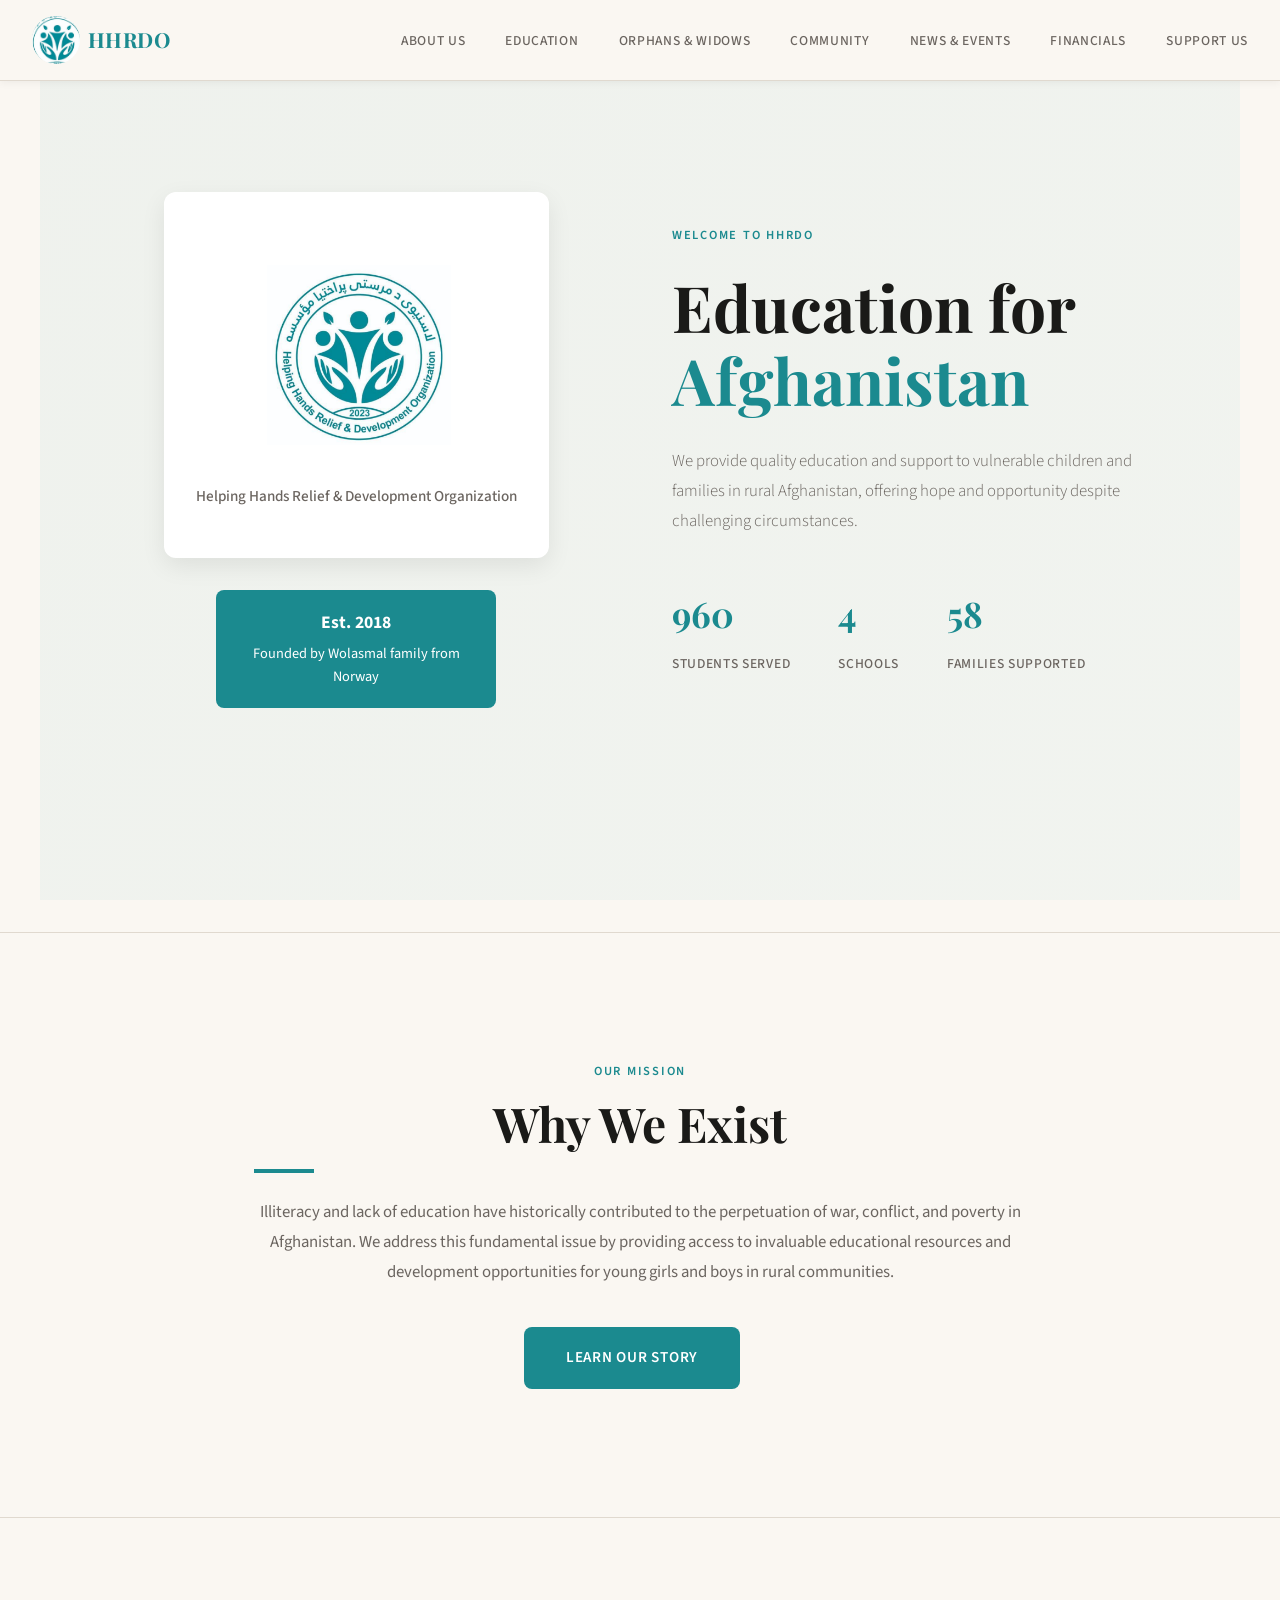
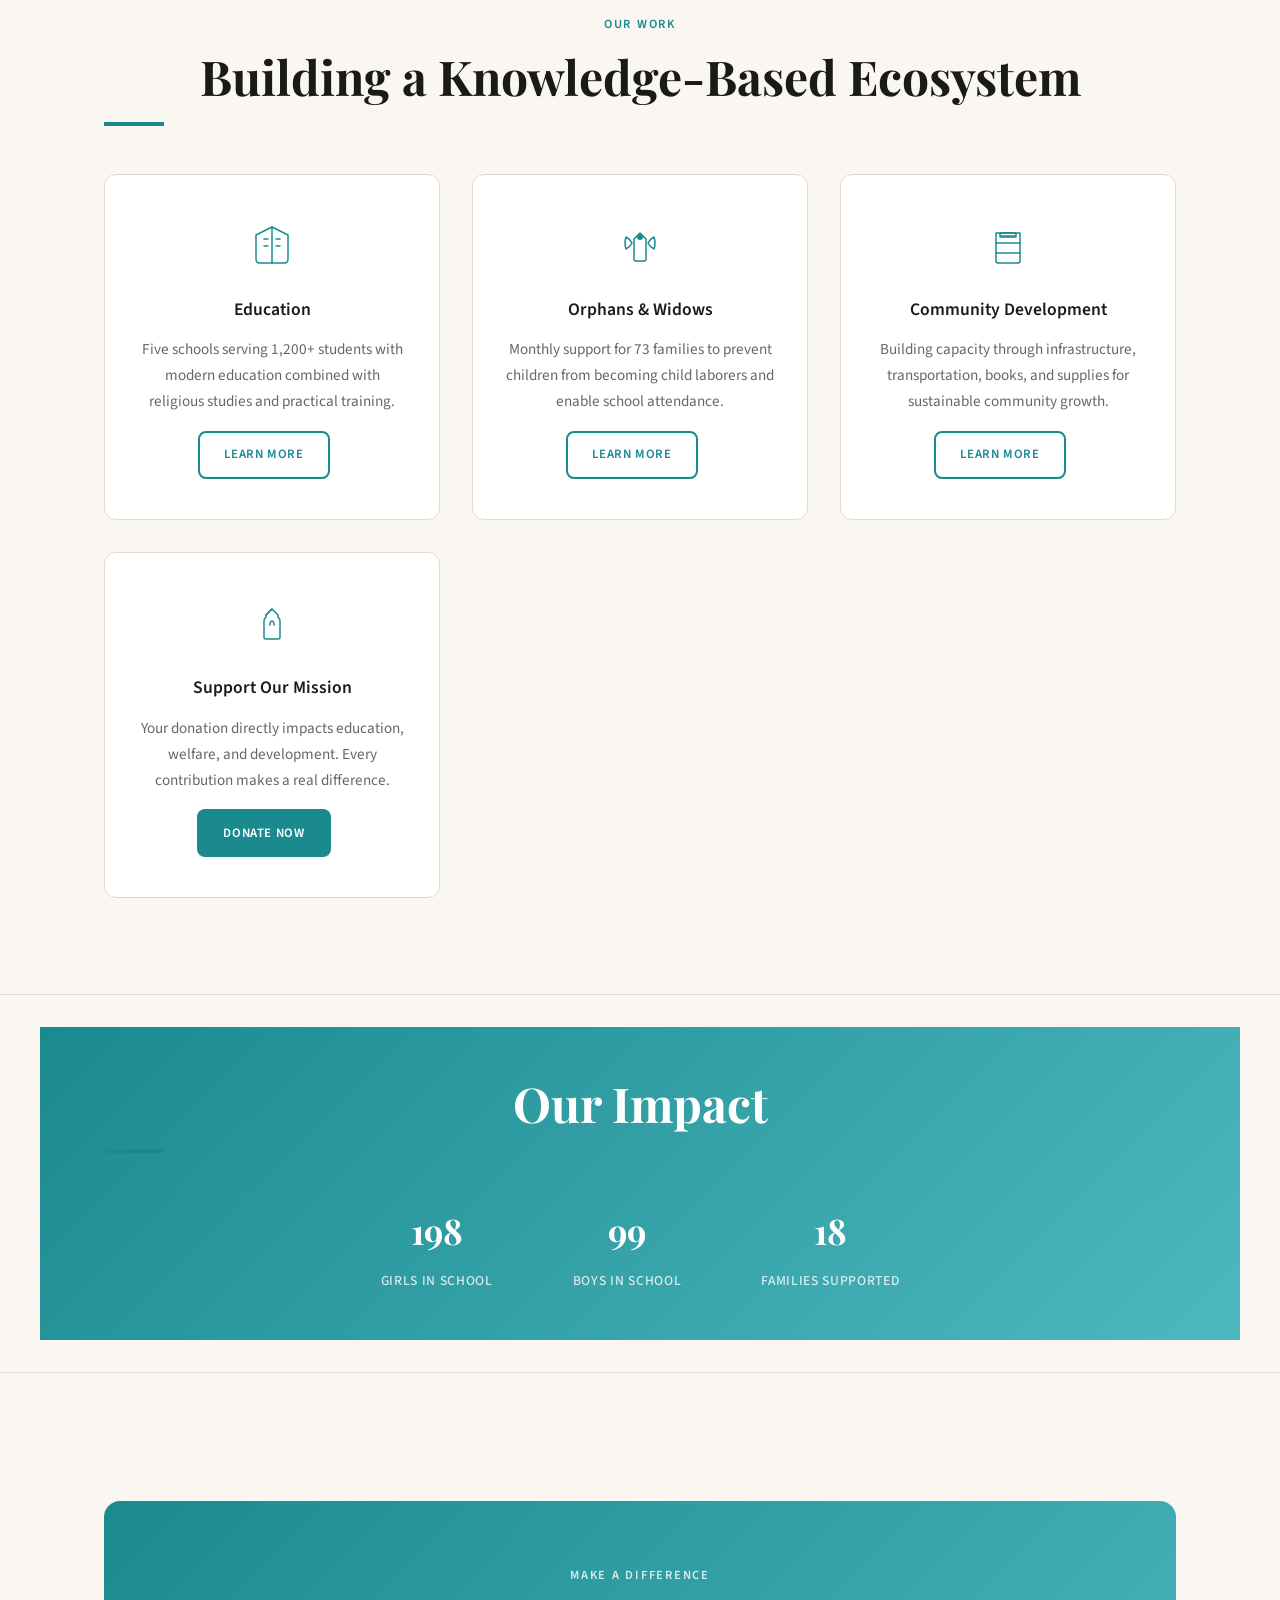
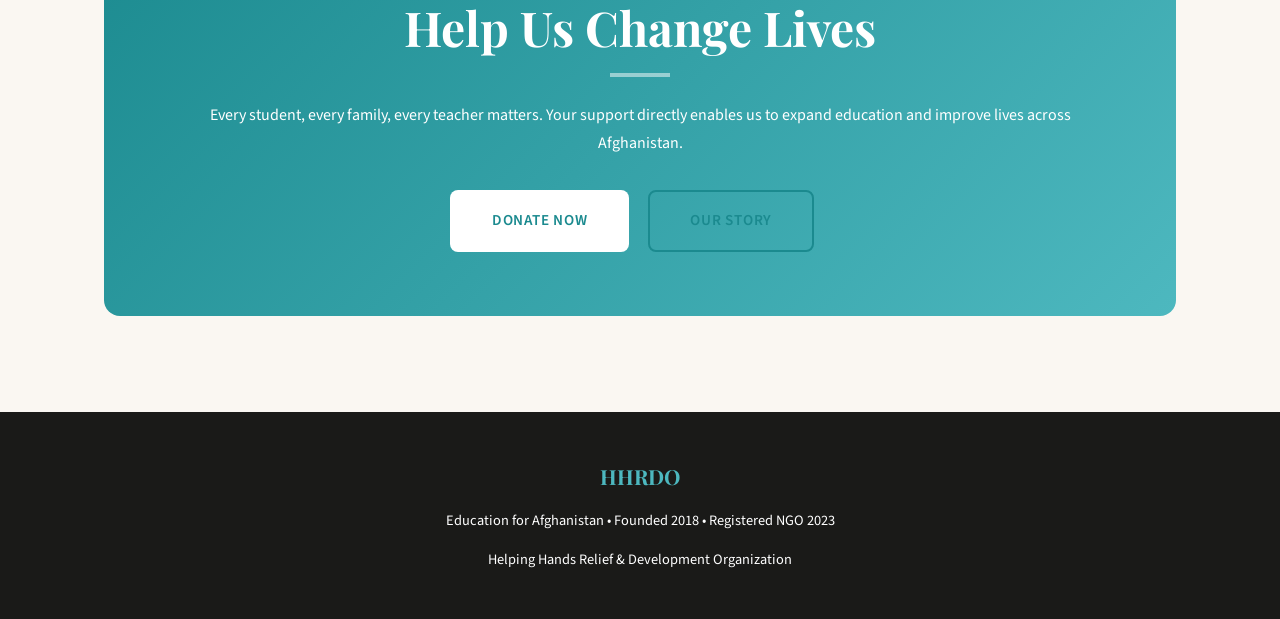
==== commit a28ed731: "Zoom and crop logo emblem for premium institutional branding - Added circular wrapper container (nav" ====
--- a/index.html
+++ b/index.html
@@ -13,7 +13,9 @@
   <!-- NAVIGATION -->
   <nav>
     <a href="index.html" class="nav-logo">
-      <img src="logo.png" alt="HHRDO Logo">
+      <div class="nav-logo-wrapper">
+        <img src="logo.png" alt="HHRDO Logo">
+      </div>
       <span>HHRDO</span>
     </a>
     <ul class="nav-menu">
--- a/css/style.css
+++ b/css/style.css
@@ -46,7 +46,7 @@
 .nav-logo {
   display: flex;
   align-items: center;
-  gap: 0.8rem;
+  gap: 0.5rem;
   font-family: 'Playfair Display', serif;
   font-size: 1.3rem;
   font-weight: 700;
@@ -55,10 +55,24 @@
   text-decoration: none;
 }
 
+.nav-logo-wrapper {
+  width: 48px;
+  height: 48px;
+  border-radius: 50%;
+  overflow: hidden;
+  display: flex;
+  align-items: center;
+  justify-content: center;
+  flex-shrink: 0;
+}
+
 .nav-logo img {
-  width: 40px;
-  height: 40px;
-  border-radius: 50%;
+  width: 48px;
+  height: 48px;
+  object-fit: cover;
+  object-position: center;
+  display: block;
+  transform: scale(1.5);
 }
 
 .nav-menu {
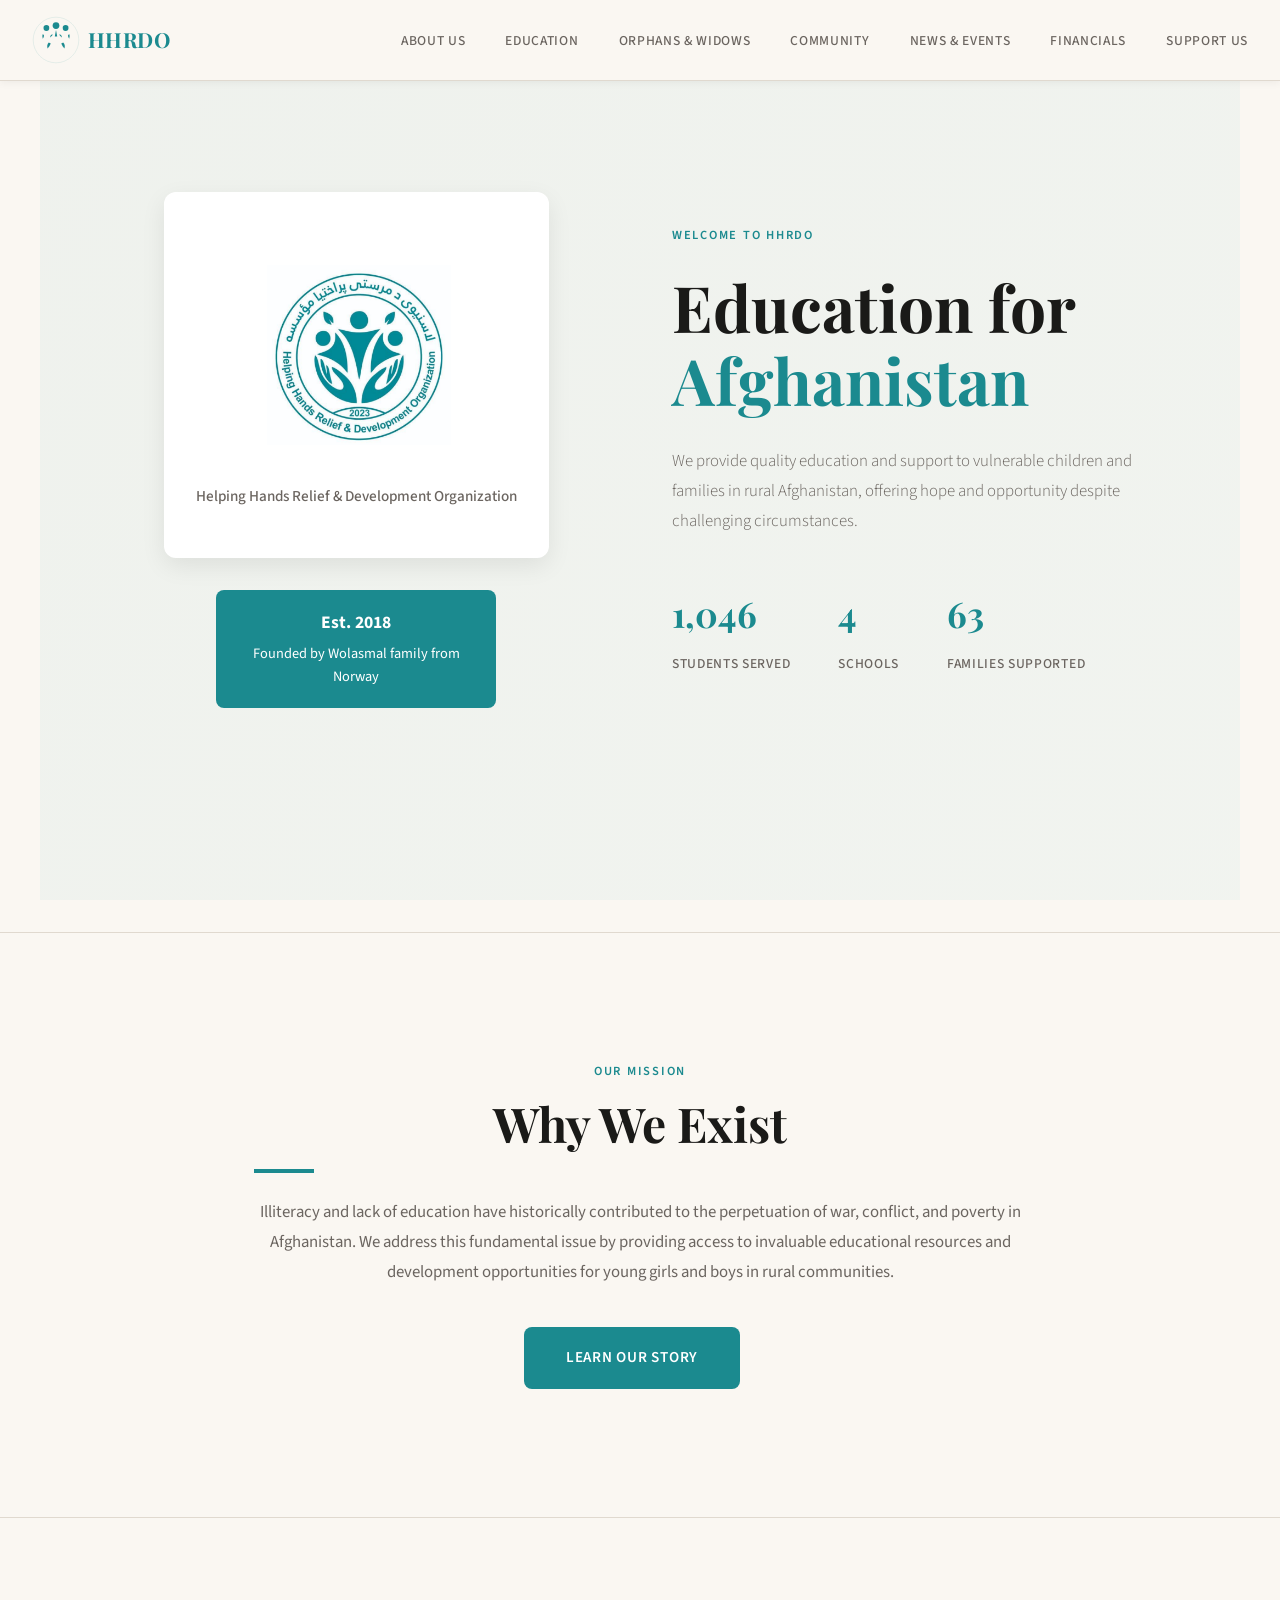
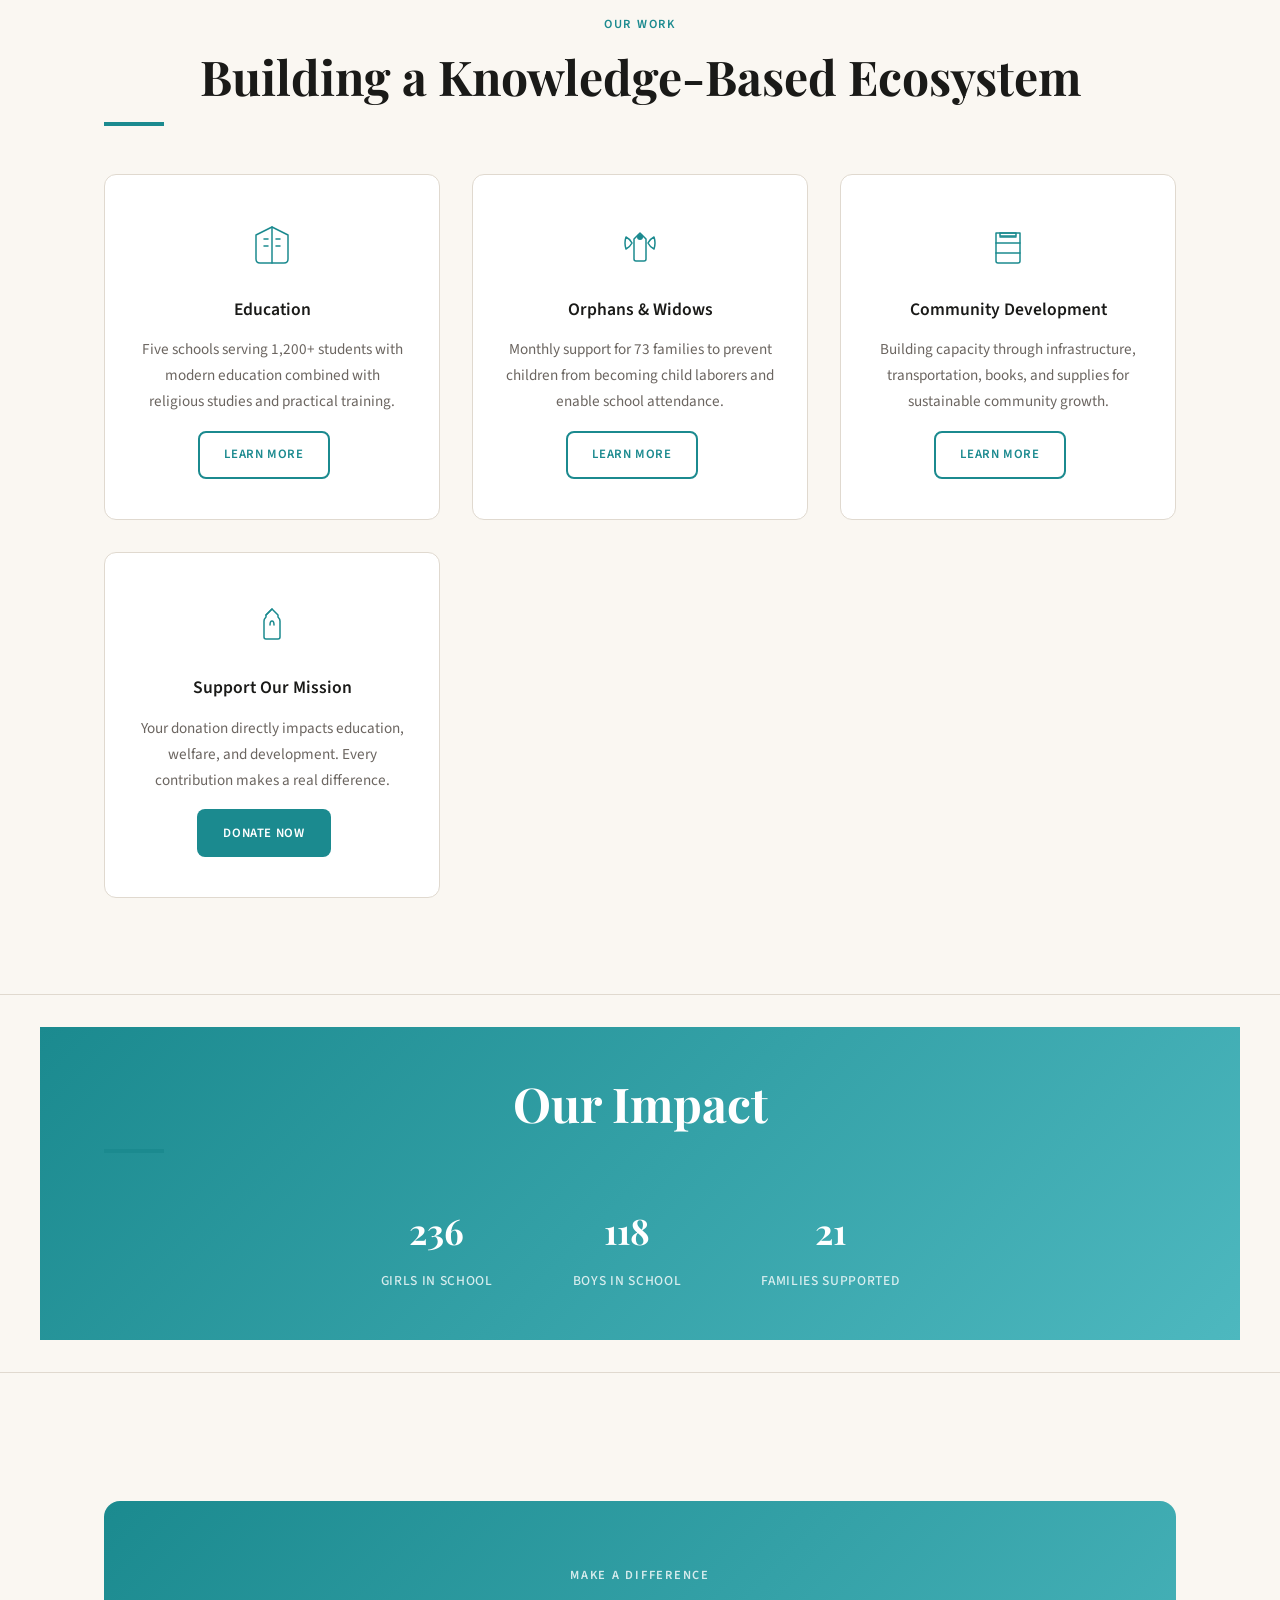
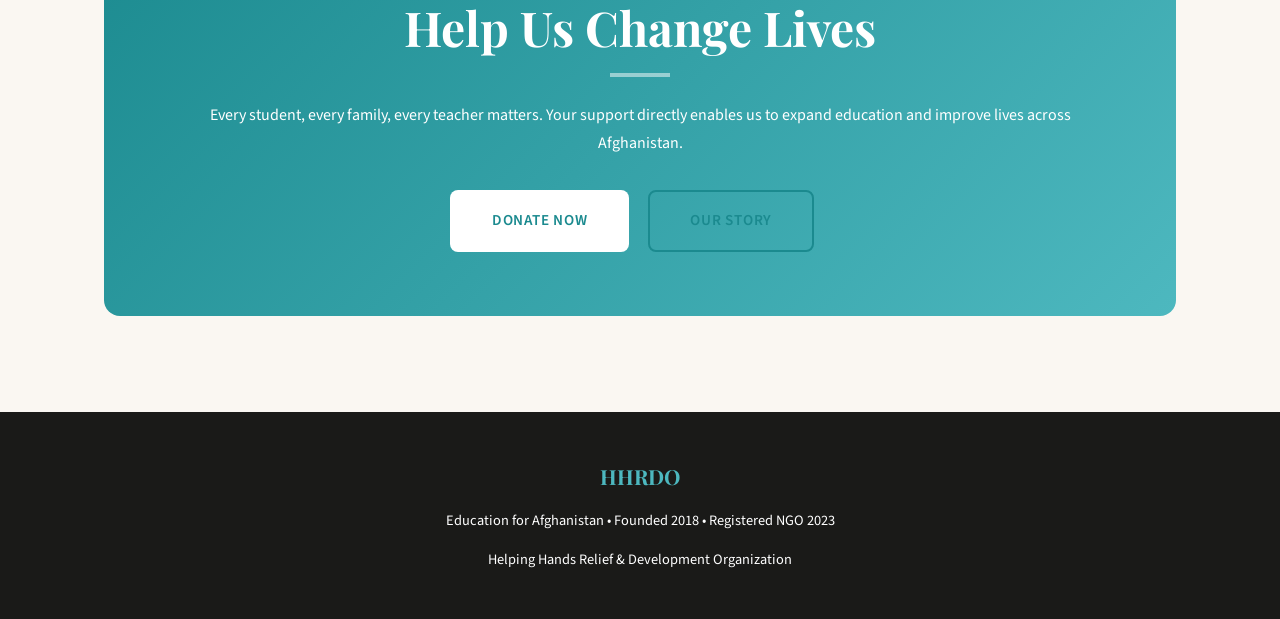
==== commit 2887129e: "Rewrite logo implementation with clean SVG and simple CSS - Created new logo.svg with vector-based e" ====
--- a/index.html
+++ b/index.html
@@ -14,7 +14,7 @@
   <nav>
     <a href="index.html" class="nav-logo">
       <div class="nav-logo-wrapper">
-        <img src="logo.png" alt="HHRDO Logo">
+        <img src="logo.svg" alt="HHRDO Logo">
       </div>
       <span>HHRDO</span>
     </a>
--- a/css/style.css
+++ b/css/style.css
@@ -58,21 +58,15 @@
 .nav-logo-wrapper {
   width: 48px;
   height: 48px;
-  border-radius: 50%;
-  overflow: hidden;
-  display: flex;
-  align-items: center;
-  justify-content: center;
   flex-shrink: 0;
 }
 
 .nav-logo img {
   width: 48px;
   height: 48px;
-  object-fit: cover;
+  display: block;
+  object-fit: contain;
   object-position: center;
-  display: block;
-  transform: scale(1.5);
 }
 
 .nav-menu {
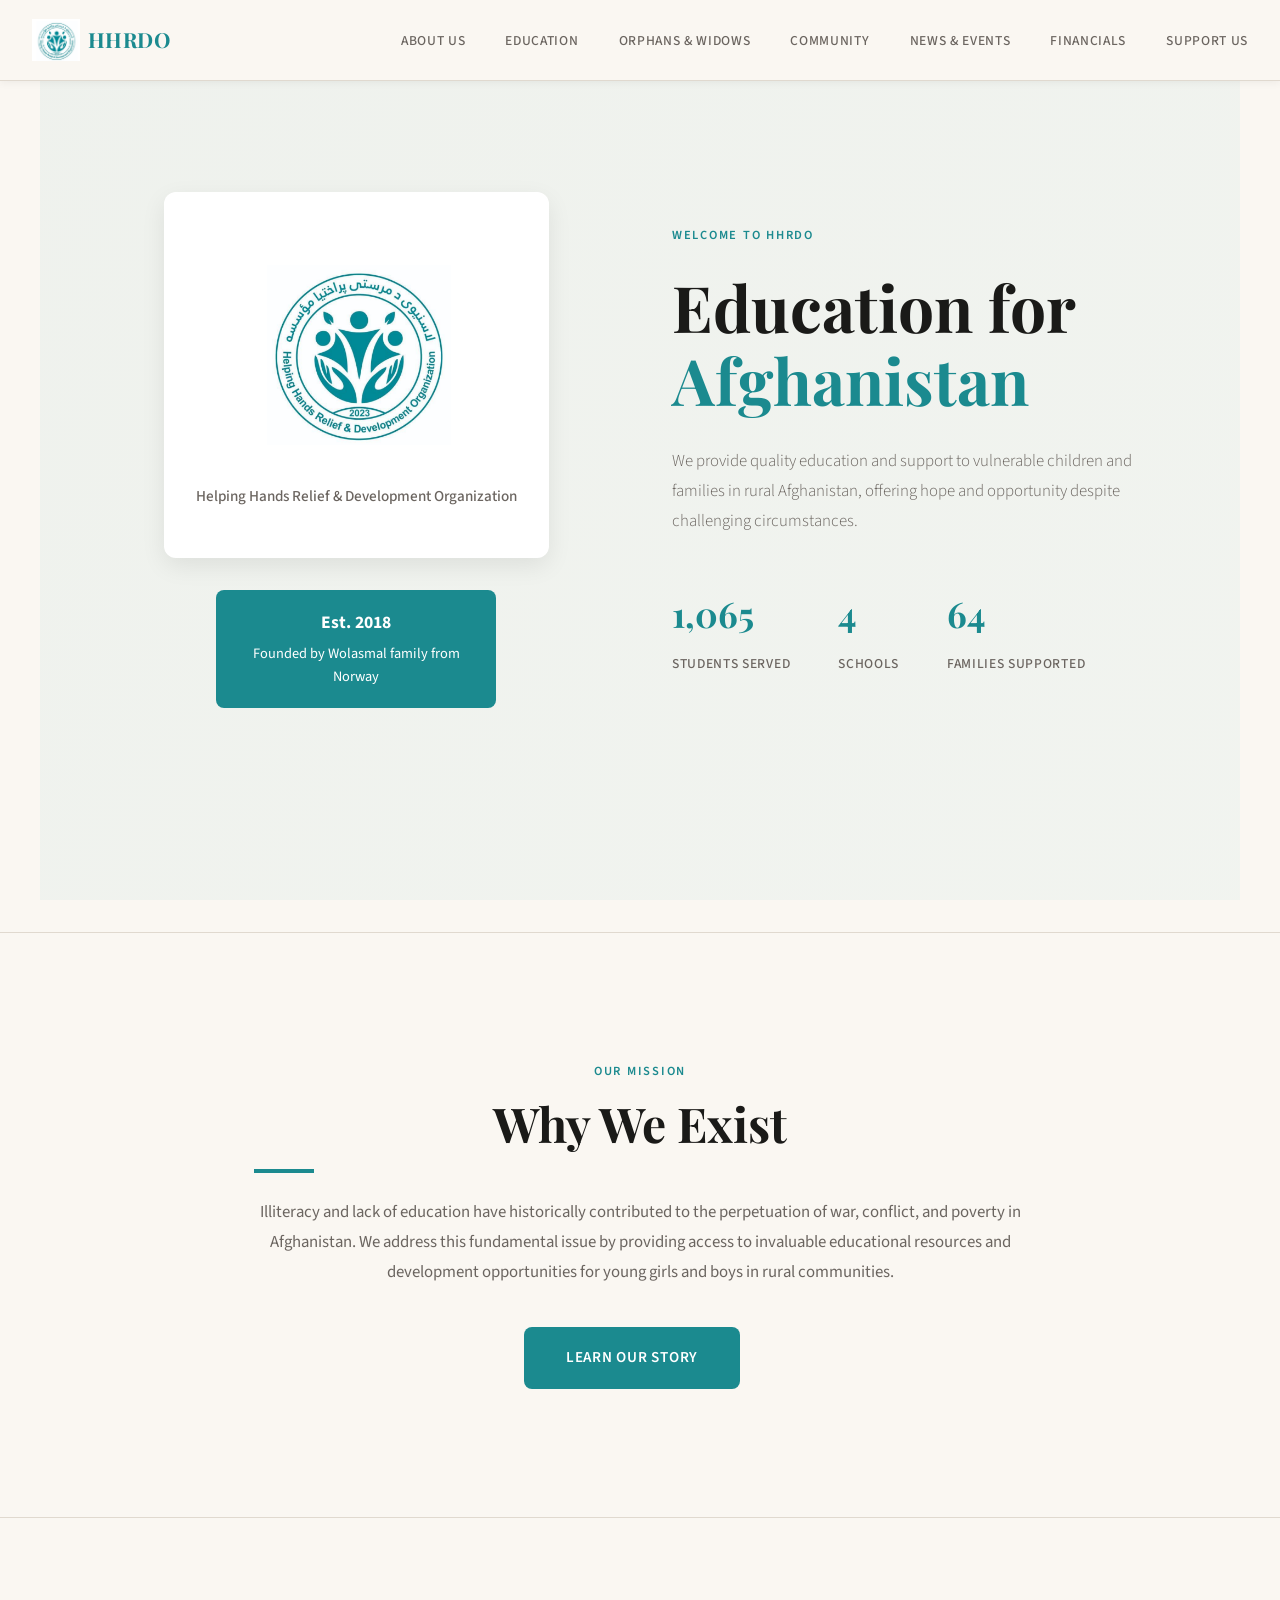
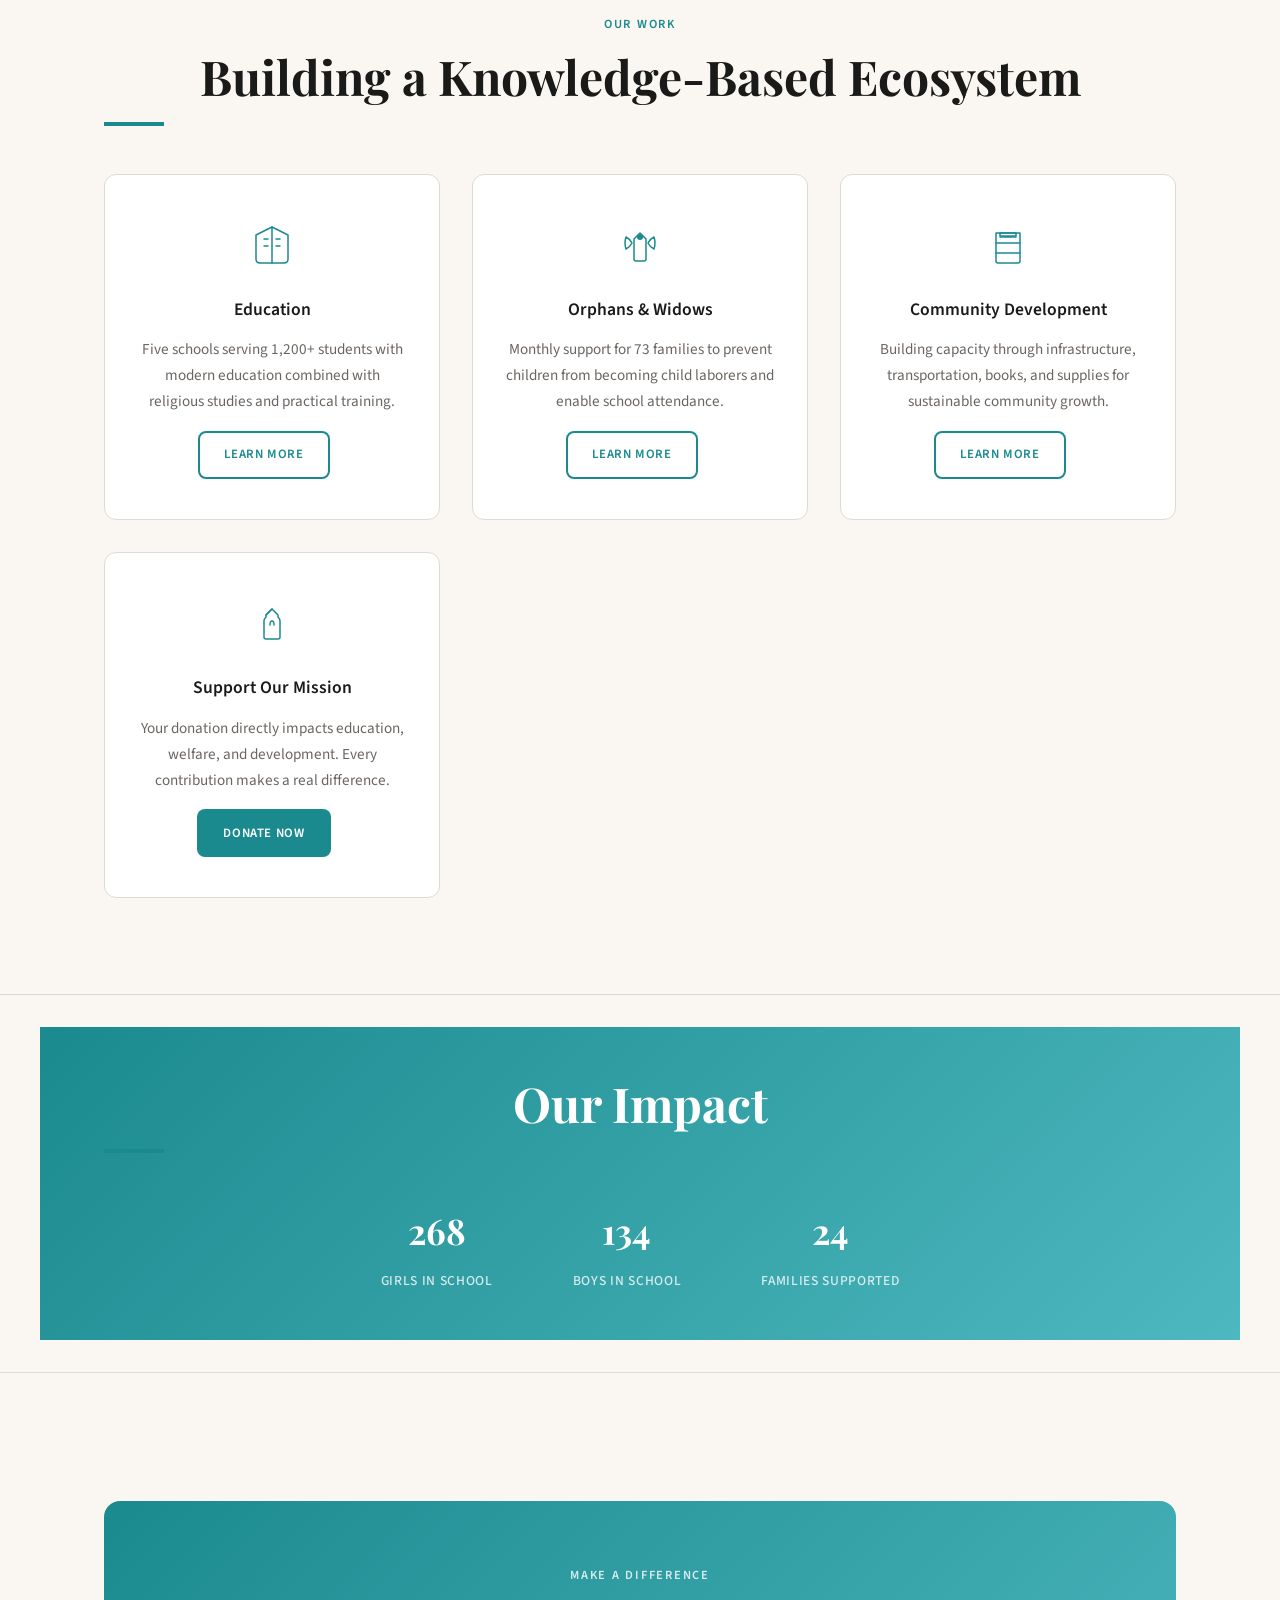
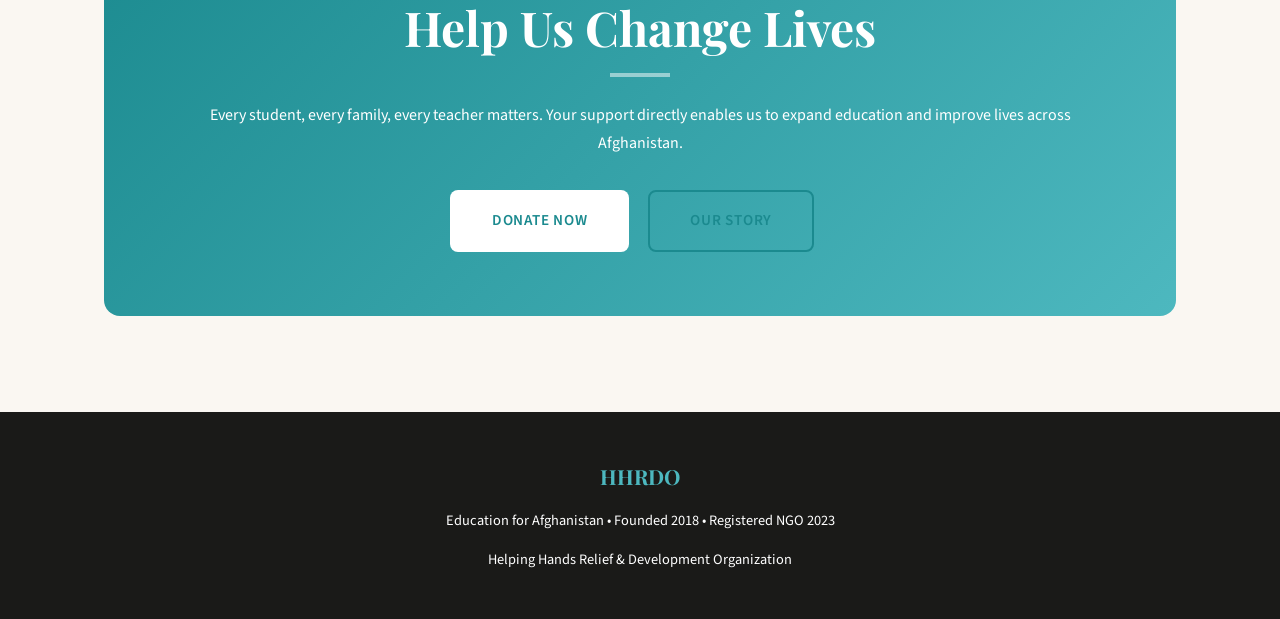
==== commit 359b8930: "Revert to original logo.png with clean simple CSS - Removed SVG logo and all wrapper complexity - Us" ====
--- a/index.html
+++ b/index.html
@@ -13,9 +13,7 @@
   <!-- NAVIGATION -->
   <nav>
     <a href="index.html" class="nav-logo">
-      <div class="nav-logo-wrapper">
-        <img src="logo.svg" alt="HHRDO Logo">
-      </div>
+      <img src="logo.png" alt="HHRDO Logo" class="nav-logo-img">
       <span>HHRDO</span>
     </a>
     <ul class="nav-menu">
--- a/css/style.css
+++ b/css/style.css
@@ -55,13 +55,7 @@
   text-decoration: none;
 }
 
-.nav-logo-wrapper {
-  width: 48px;
-  height: 48px;
-  flex-shrink: 0;
-}
-
-.nav-logo img {
+.nav-logo-img {
   width: 48px;
   height: 48px;
   display: block;
